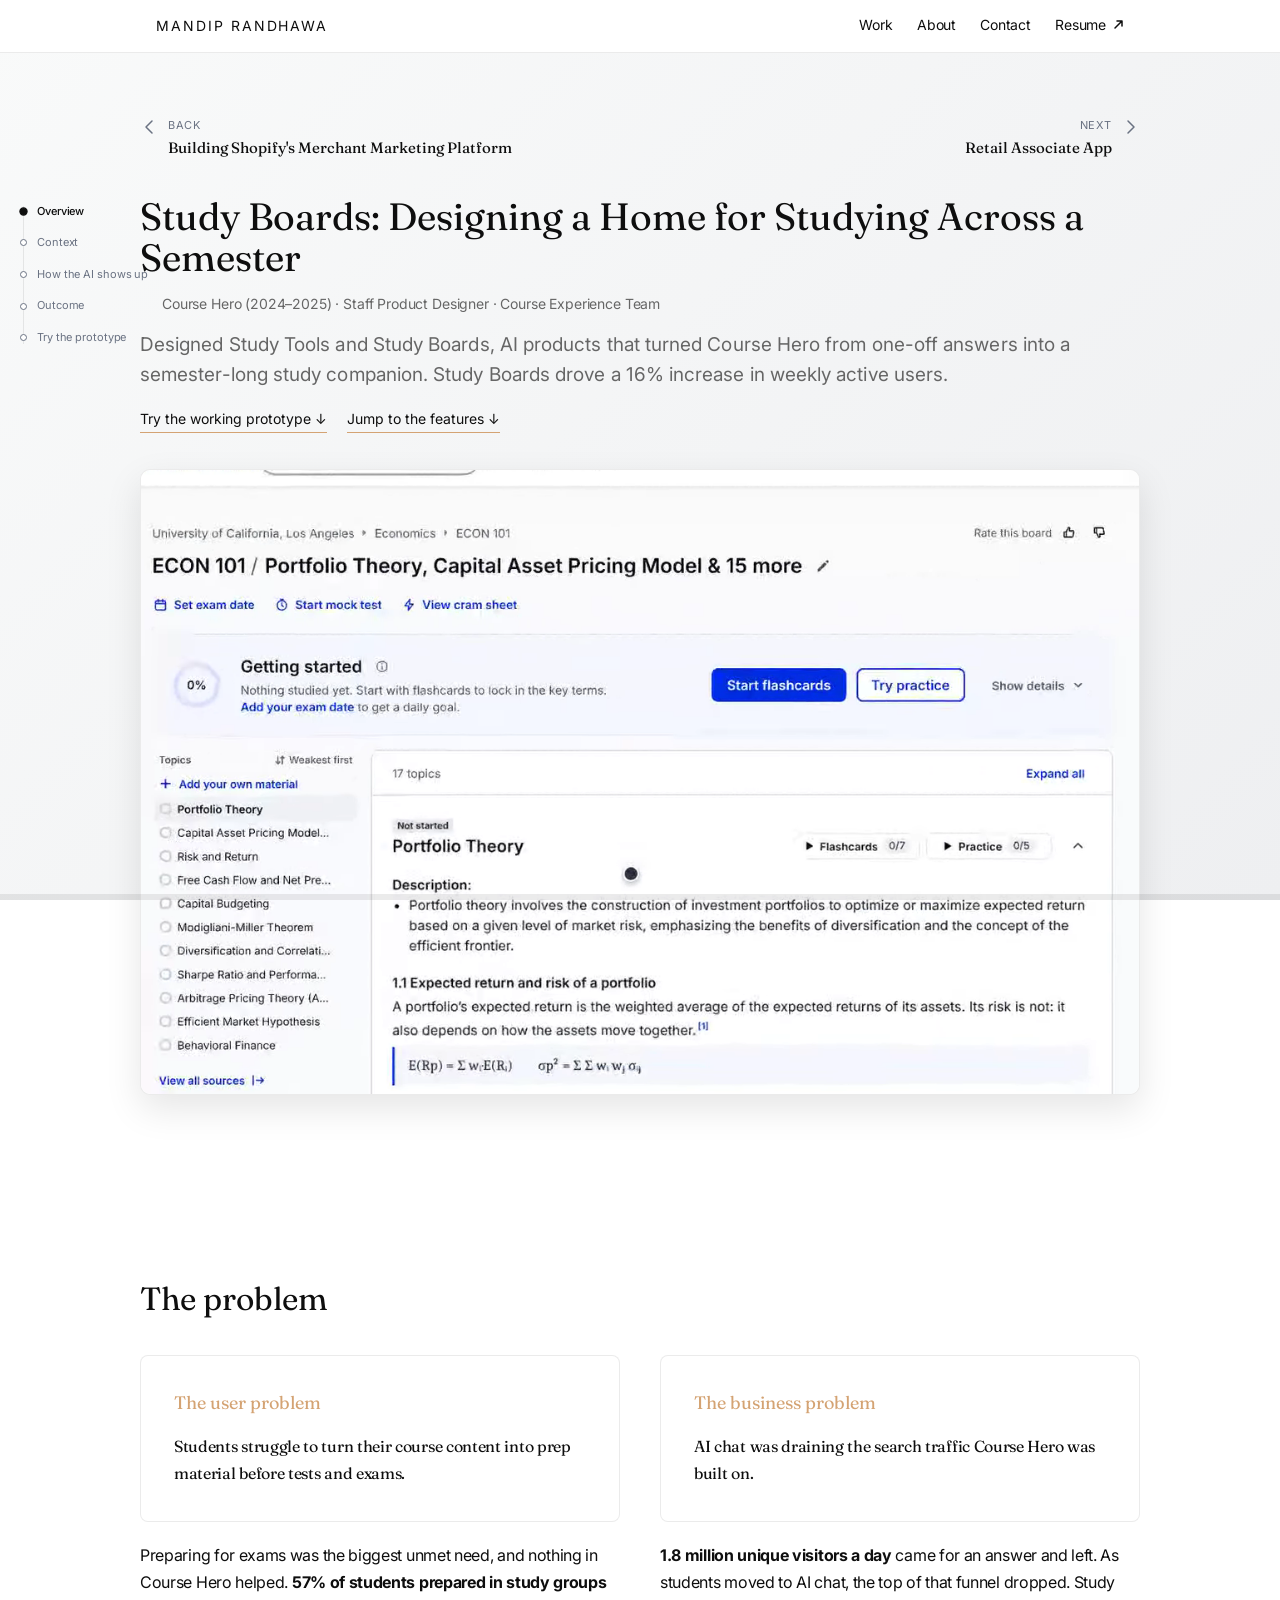
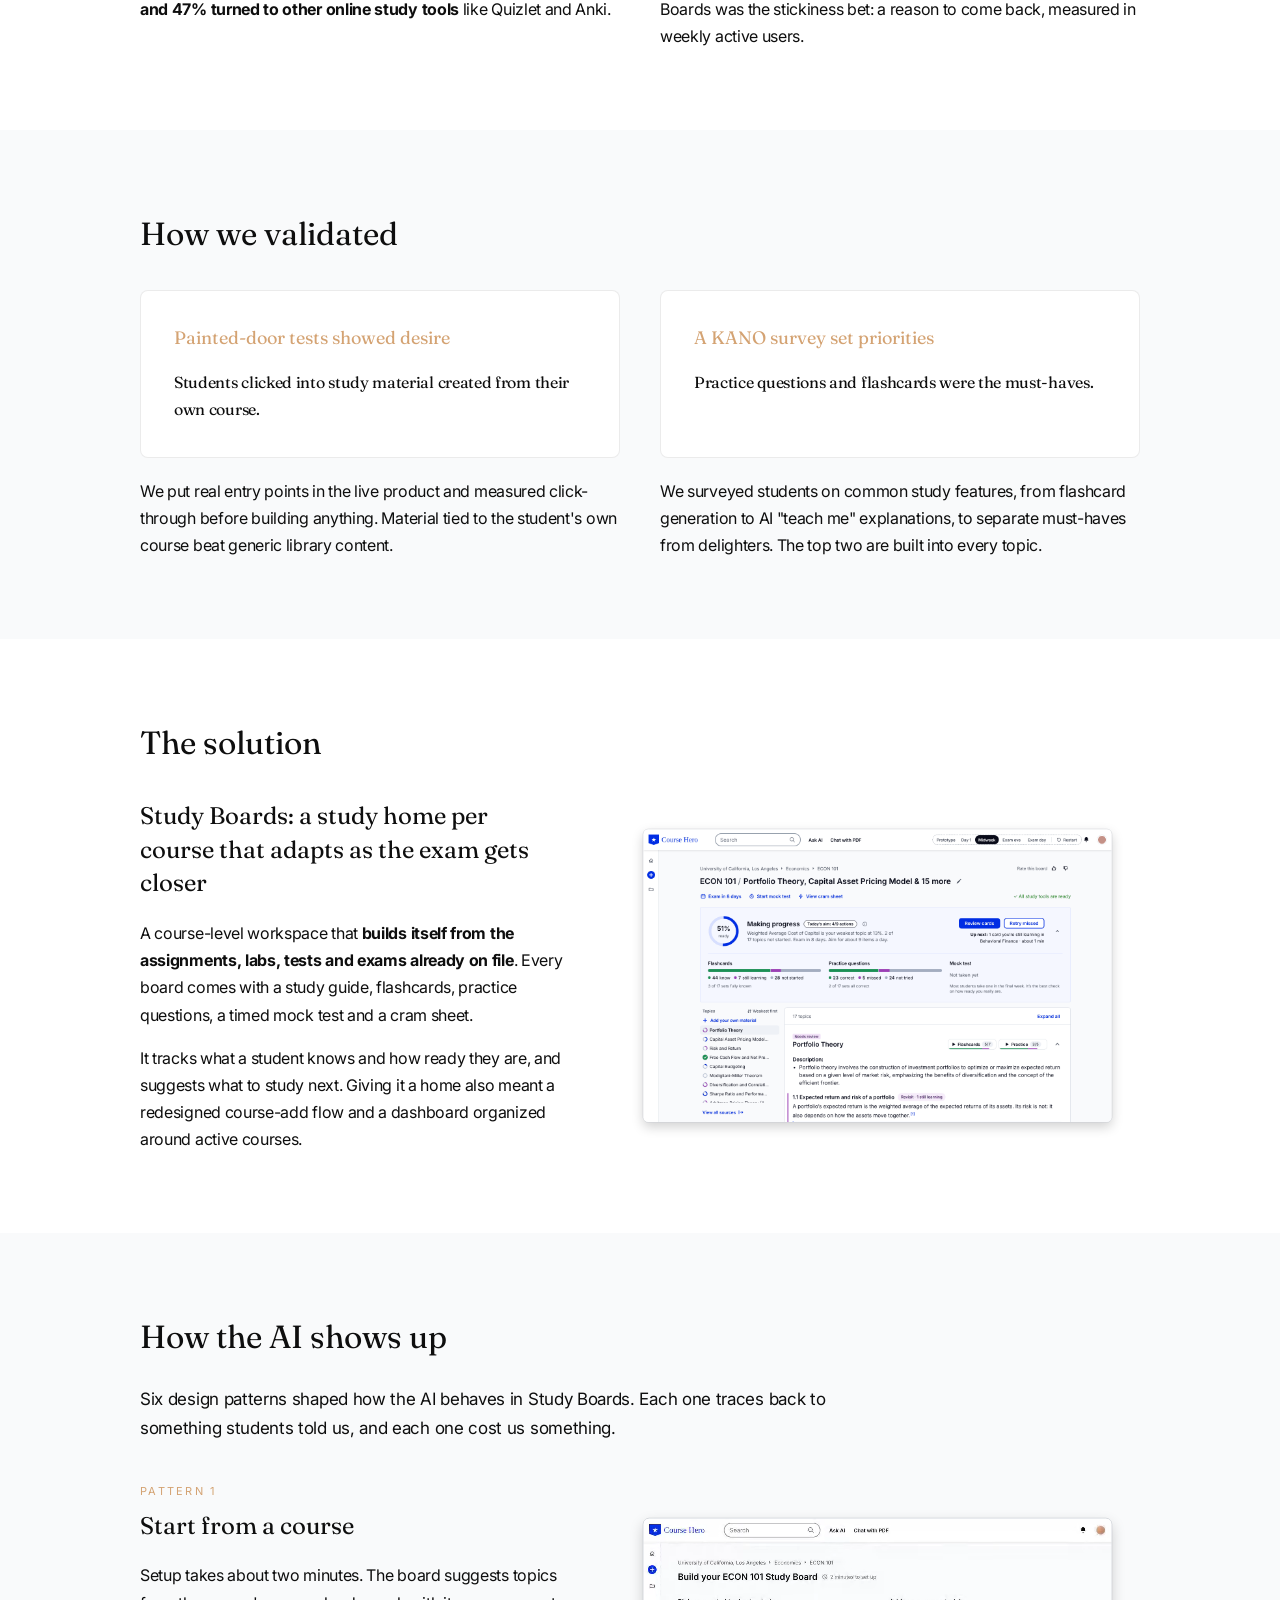
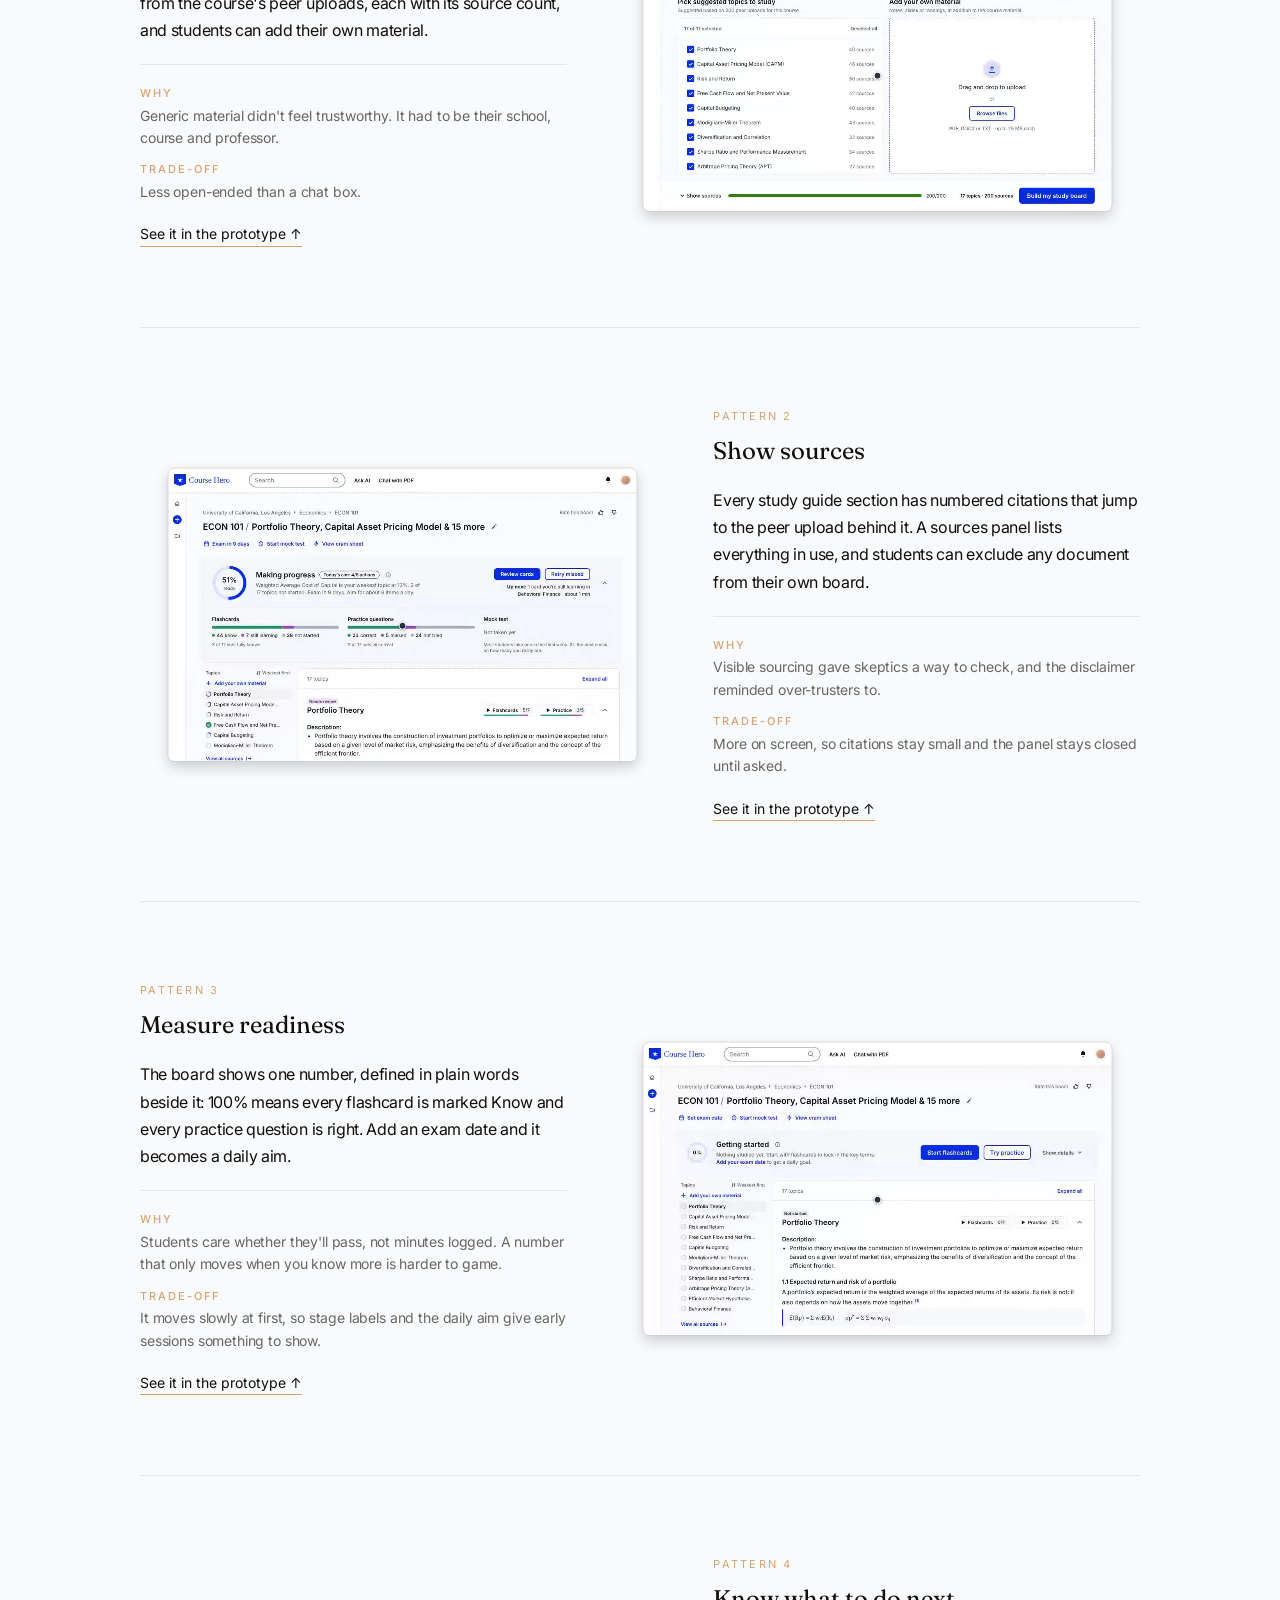
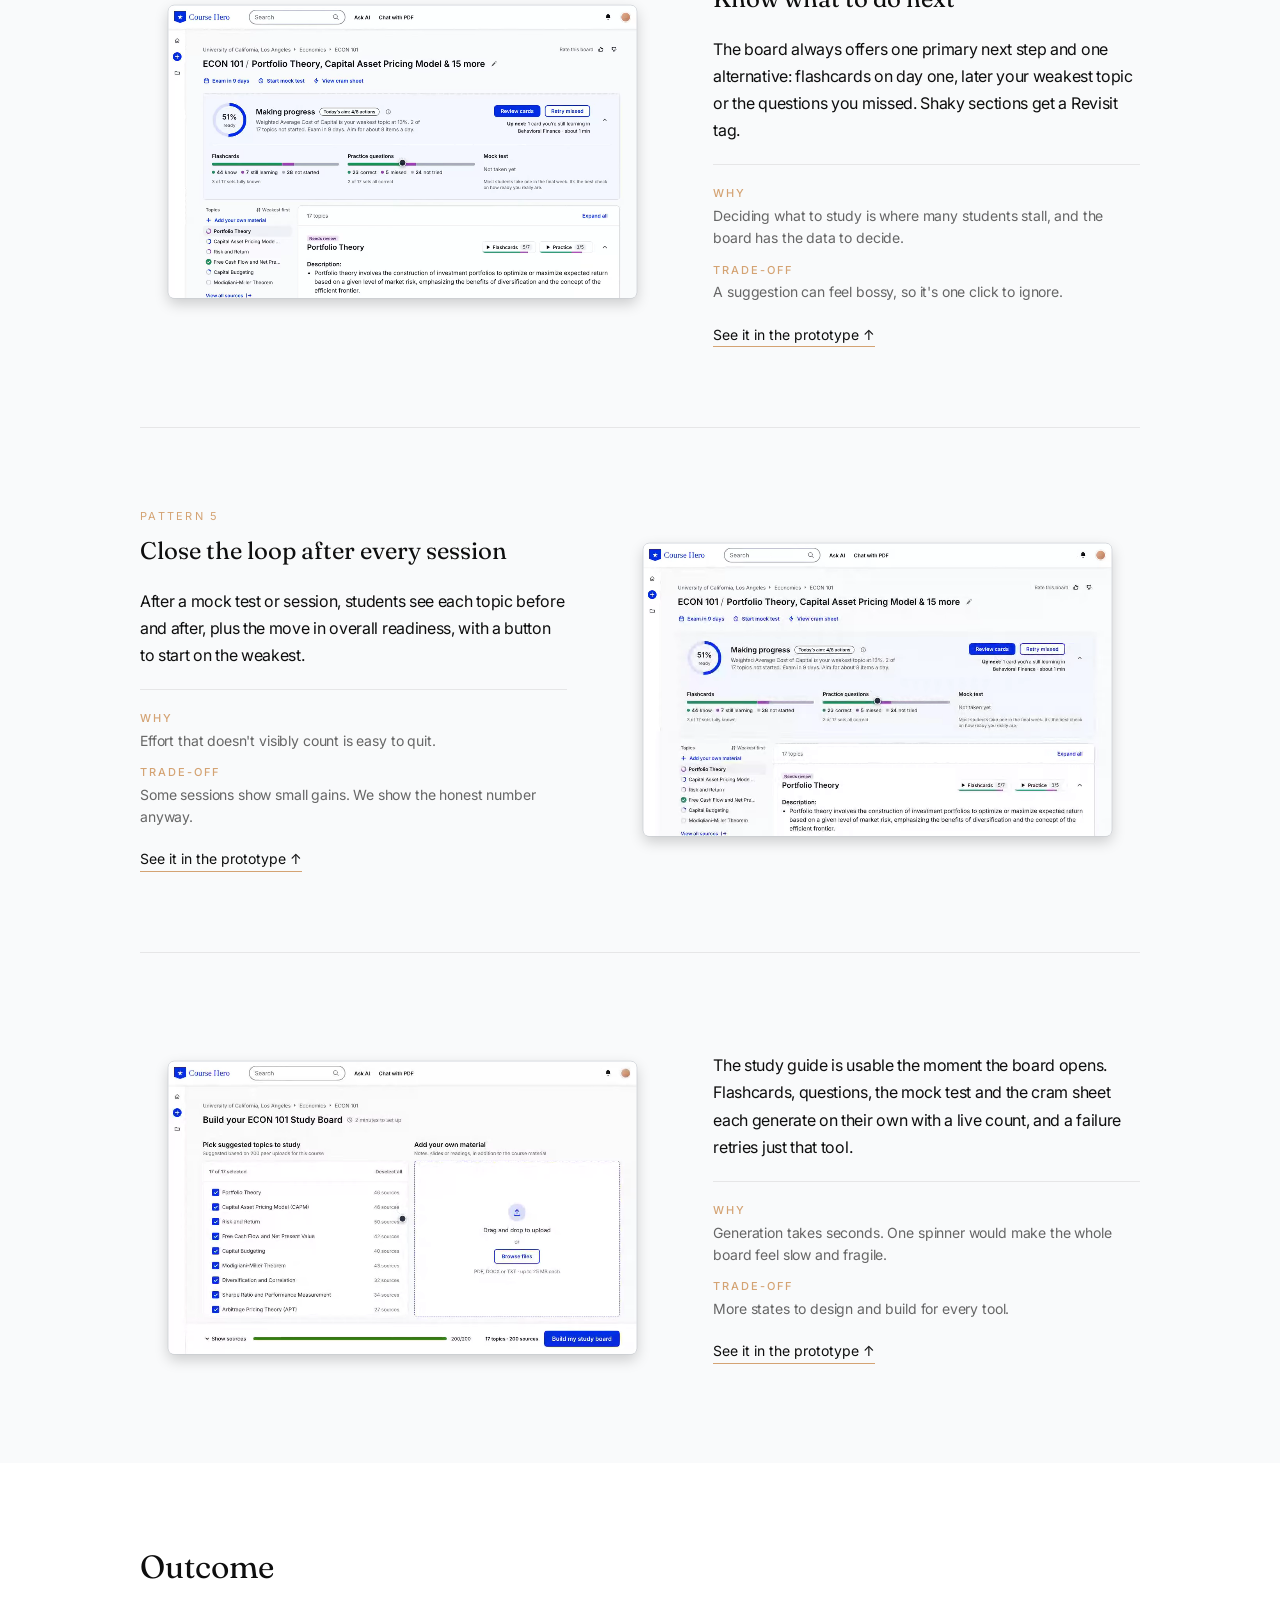
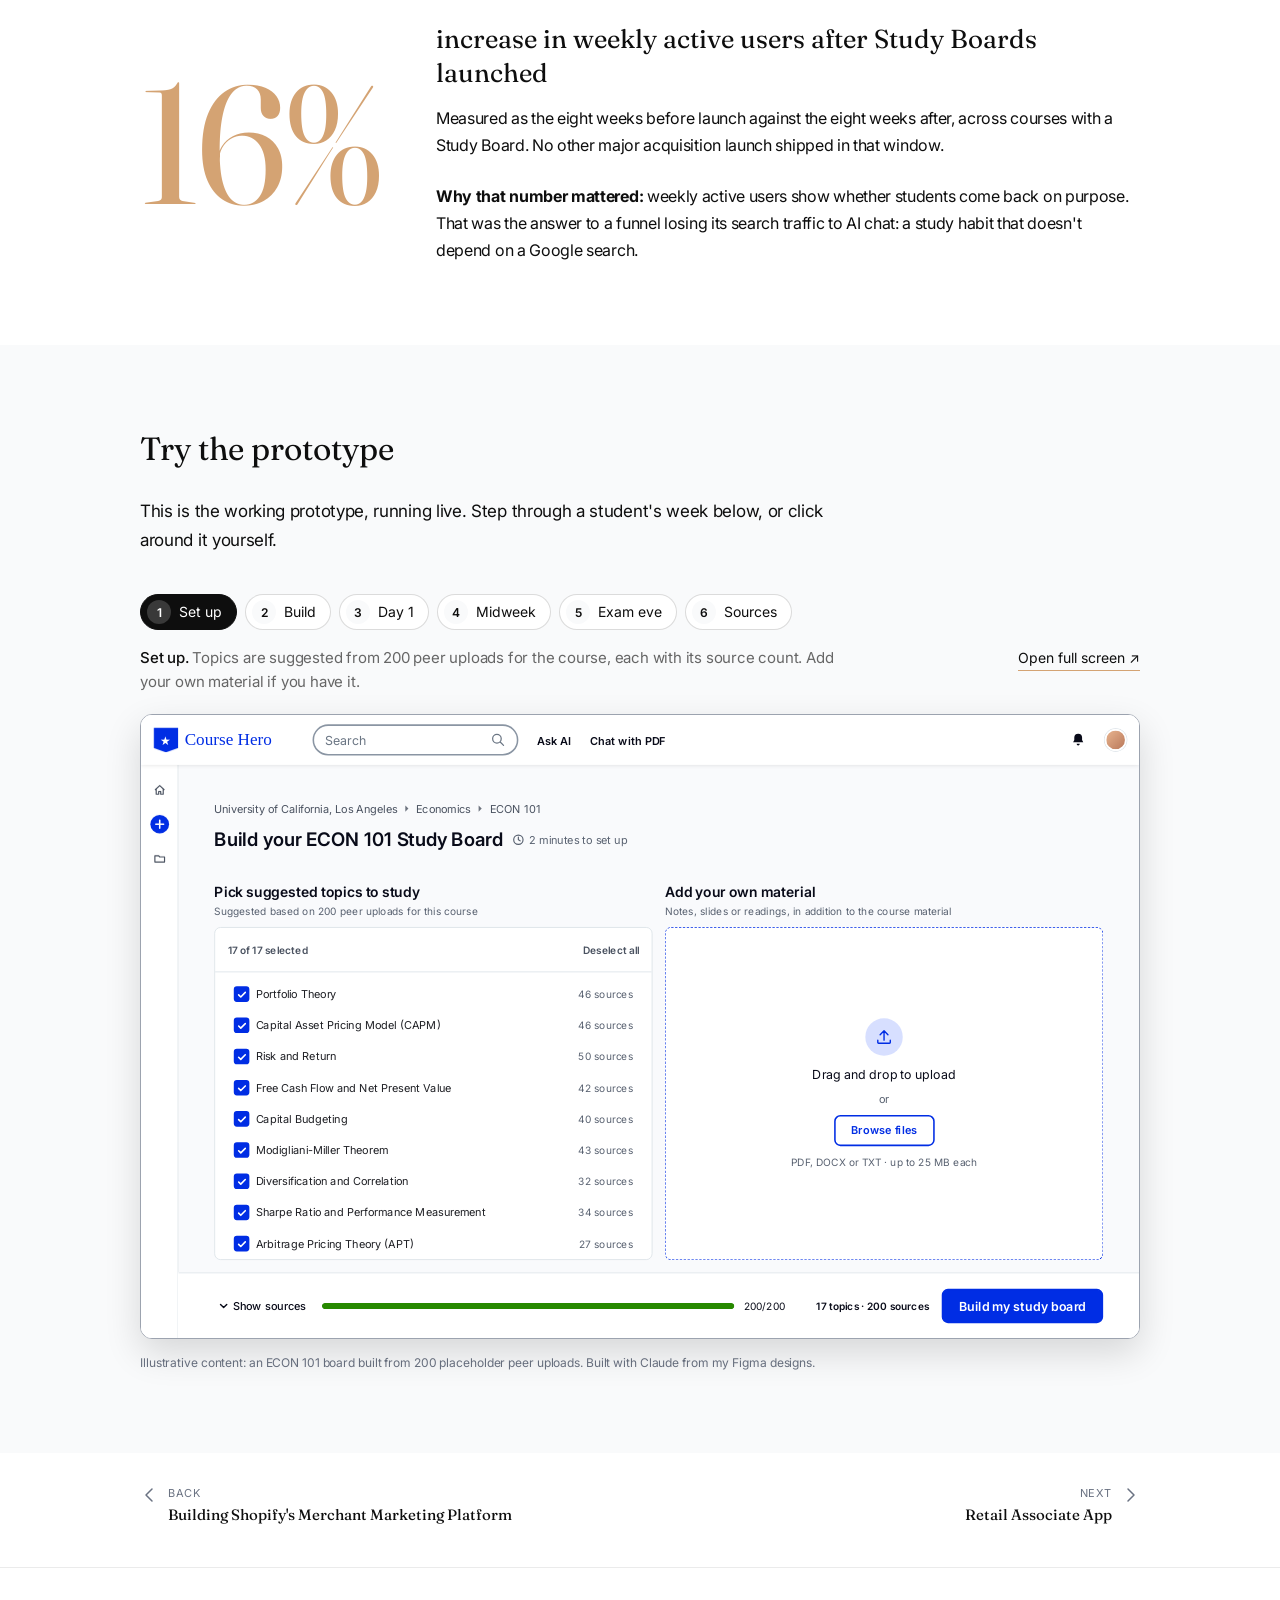
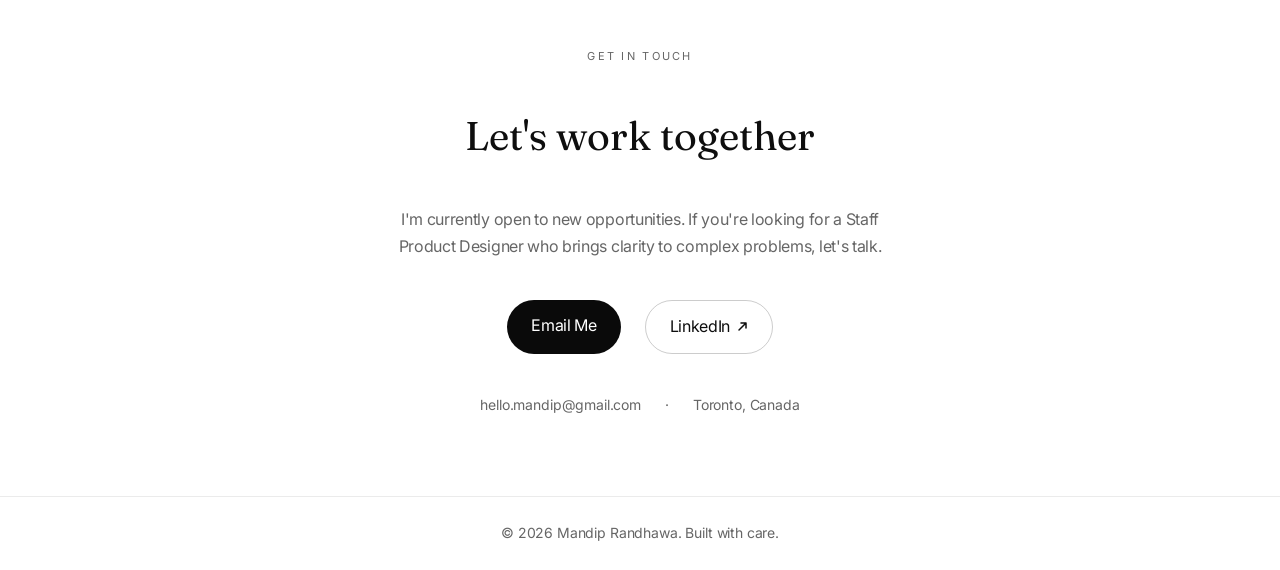
==== case-studies/course-hero-v2.html @ fac7679f "Portfolio website V2" ====
<!DOCTYPE html>
<html lang="en">
<head>
  <meta charset="UTF-8" />
  <meta name="viewport" content="width=device-width, initial-scale=1.0" />
  <title>Designing an AI-Native Study Companion · Mandip Randhawa</title>
  <link rel="icon" type="image/png" sizes="32x32" href="/favicon-32x32.png" />
  <link rel="icon" type="image/png" sizes="16x16" href="/favicon-16x16.png" />
  <link rel="apple-touch-icon" sizes="180x180" href="/apple-touch-icon.png" />
  <link rel="icon" href="/favicon.ico" />
  <link rel="preconnect" href="https://fonts.googleapis.com" />
  <link rel="preconnect" href="https://fonts.gstatic.com" crossorigin />
  <link href="https://fonts.googleapis.com/css2?family=Fraunces:ital,opsz,wght,SOFT,WONK@0,9..144,100..900,0..100,0..1;1,9..144,100..900,0..100,0..1&family=Inter:wght@300;400;500;600&display=swap" rel="stylesheet" />
  <link rel="stylesheet" href="../css/case-study.css" />
  <style>
    /* ── Page-specific (course-hero-v2.html) ──
       Draft rework of course-hero.html. Everything below is scoped to this page so
       the shared case-study.css (and the original course-hero.html) stay untouched. */
    :root {
      --hero-gradient: linear-gradient(135deg, #f9fafa 0%, #eeeff1 100%);
      --hero-placeholder-gradient: linear-gradient(135deg, #e3e6e8 0%, #d4d8dd 100%);
      --ch-blue: #002de4;
    }
    /* Decision loops: muted, looping screen recordings of the prototype */
    .video-frame { cursor: default; background: #f9fafc; }
    .video-frame:hover { opacity: 1; }
    .video-frame video { display: block; width: 100%; height: auto; aspect-ratio: 1200 / 750; object-fit: cover; }

    .hero-links { display: flex; gap: 20px; flex-wrap: wrap; margin-top: 4px; }
    .hero-link { font-size: 14px; color: var(--black); text-decoration: none; border-bottom: 1px solid var(--accent); padding-bottom: 1px; }
    .hero-link:hover { border-bottom-width: 2px; }
    .cs-hero-image-frame { background: #fff; border: 1px solid var(--border); box-shadow: 0 14px 36px rgba(0,0,0,0.10); }

    #try { scroll-margin-top: 40px; }
    /* Section intro paragraph */
    .section-lead { font-size: 17px; line-height: 1.7; color: var(--black); letter-spacing: -0.31px; max-width: 720px; margin: -8px 0 40px; text-wrap: pretty; }

    /* AI-native principles: 4-up cards */
    .principles { display: grid; grid-template-columns: repeat(2, 1fr); gap: 16px; }
    .principle { background: #fff; border: 1px solid var(--border); border-radius: 10px; padding: 24px 24px 22px; }
    .principle-num { font-size: 12px; font-weight: 700; color: var(--accent); letter-spacing: 0.5px; margin-bottom: 10px; }
    .principle-title { font-size: 19px; line-height: 1.35; margin-bottom: 8px; }
    .principle-body { font-size: 15px; line-height: 1.6; color: var(--grey); letter-spacing: -0.2px; }

    /* ── Try it: the live, guided prototype ── */
    .try-steps { display: flex; gap: 8px; flex-wrap: wrap; margin-bottom: 16px; }
    .try-step {
      font: inherit; font-size: 14px; color: var(--black); background: #fff; cursor: pointer;
      border: 1px solid rgba(0,0,0,0.14); border-radius: 999px; height: 36px; padding: 0 14px 0 6px;
      display: inline-flex; align-items: center; gap: 8px; transition: border-color .15s, background .15s;
    }
    .try-step:hover { border-color: rgba(0,0,0,0.4); }
    .try-step .n { width: 24px; height: 24px; border-radius: 50%; background: var(--grey-light); display: grid; place-items: center; font-size: 12px; font-weight: 600; }
    .try-step[aria-pressed="true"] { background: var(--black); color: #fff; border-color: var(--black); }
    .try-step[aria-pressed="true"] .n { background: rgba(255,255,255,0.18); }
    .try-step:focus-visible, .see-it:focus-visible { outline: 2px solid var(--ch-blue); outline-offset: 2px; }
    .try-caption { min-height: 52px; display: flex; gap: 16px; align-items: baseline; justify-content: space-between; margin-bottom: 16px; }
    .try-caption p { font-size: 15px; line-height: 1.6; color: var(--grey); letter-spacing: -0.2px; max-width: 720px; }
    .try-caption p b { color: var(--black); font-weight: 500; }
    .try-open { font-size: 14px; color: var(--black); white-space: nowrap; text-decoration: none; border-bottom: 1px solid var(--accent); }
    .proto-stage {
      position: relative; width: 100%; aspect-ratio: 1280 / 800; overflow: hidden;
      border-radius: 12px; border: 1px solid #9ca3af; background: #f9fafc;
      box-shadow: 0 14px 36px rgba(0,0,0,0.14);
    }
    .proto-stage iframe { position: absolute; top: 0; left: 0; width: 1280px; height: 800px; border: 0; transform-origin: top left; }
    .proto-loading { position: absolute; inset: 0; display: grid; place-items: center; font-size: 14px; color: var(--grey-mid); }
    .try-note { font-size: 12px; color: var(--grey-mid); margin-top: 14px; letter-spacing: -0.1px; }
    .try-mobile { display: none; }
    @media (max-width: 760px) {
      .try-steps, .try-caption, .proto-stage, .try-note { display: none; }
      .try-mobile { display: block; }
      .try-mobile img { width: 100%; border-radius: 10px; border: 1px solid var(--border); display: block; margin-bottom: 16px; }
      .try-mobile p { font-size: 15px; color: var(--grey); line-height: 1.6; margin-bottom: 16px; }
      .principles { grid-template-columns: 1fr; }
    }

    /* Decisions reuse the shared .phase layout; these add the "why / trade-off" detail */
    .decision-meta { display: grid; grid-template-columns: 1fr; gap: 12px; margin-top: 20px; padding-top: 20px; border-top: 1px solid var(--border); }
    .decision-meta p { font-size: 14px; line-height: 1.6; color: var(--grey); letter-spacing: -0.15px; }
    .decision-meta b { display: block; font-size: 11px; letter-spacing: 2px; text-transform: uppercase; color: var(--accent); font-weight: 500; margin-bottom: 2px; }
    .problem-grid { display:grid; grid-template-columns:1fr 1fr; grid-template-rows:auto 1fr; column-gap:40px; align-items:start; }
    .problem-col { display:grid; grid-template-rows:subgrid; grid-row:span 2; row-gap:20px; }
    .problem-col .callout { margin:0; height:100%; box-sizing:border-box; }
    @media (max-width: 760px) { .problem-grid { grid-template-columns:1fr; } }
    .see-it {
      font: inherit; font-size: 14px; color: var(--black); background: none; border: 0; cursor: pointer; padding: 0;
      margin-top: 20px; display: inline-flex; align-items: center; gap: 6px; border-bottom: 1px solid var(--accent);
    }
    .see-it:hover { border-bottom-width: 2px; }
    @media (max-width: 760px) { .see-it { display: none; } }
    .phase-visual-frame img { width: 100%; height: auto; }
    .cs-hero-image-frame { aspect-ratio: auto; }
    .cs-hero-image-frame video.hero-loop { display: block; width: 100%; height: auto; border-radius: inherit; object-fit: contain; }

    /* How I built it: version strip */
    .versions { display: grid; grid-template-columns: repeat(4, 1fr); gap: 16px; margin: 8px 0 56px; }
    .version { cursor: zoom-in; }
    .version img { width: 100%; aspect-ratio: 1440 / 900; object-fit: cover; object-position: top; border-radius: 8px; border: 1px solid rgba(0,0,0,0.14); display: block; transition: opacity .15s; }
    .version:hover img { opacity: 0.9; }
    .version-tag { font-size: 11px; letter-spacing: 2px; text-transform: uppercase; color: var(--accent); margin: 12px 0 4px; }
    .version p { font-size: 14px; line-height: 1.55; color: var(--grey); letter-spacing: -0.15px; }
    @media (max-width: 860px) { .versions { grid-template-columns: 1fr 1fr; } }
    @media (max-width: 520px) { .versions { grid-template-columns: 1fr; } }
    .stat-number { color: #8a5a2e; }
    .split { display: grid; grid-template-columns: 1fr 1fr; gap: 16px; margin-top: 8px; }
    .split-col { background: #fff; border: 1px solid var(--border); border-radius: 10px; padding: 24px; }
    .split-col h3 { font-size: 19px; margin-bottom: 12px; }
    .split-col ul { list-style: none; display: flex; flex-direction: column; gap: 10px; }
    .split-col li { font-size: 15px; line-height: 1.55; color: var(--grey); letter-spacing: -0.2px; padding-left: 18px; position: relative; }
    .split-col li::before { content: '→'; position: absolute; left: 0; color: var(--accent); }
    @media (max-width: 760px) { .split { grid-template-columns: 1fr; } }
    .subhead { font-size: 22px; line-height: 1.4; margin: 56px 0 16px; }
    /* Outcome */
    .outcome { display: grid; grid-template-columns: auto 1fr; gap: 56px; align-items: center; margin-top: 8px; }
    .outcome-num { font-size: clamp(96px, 14vw, 168px); line-height: 1; letter-spacing: -3px; color: var(--accent); }
    .outcome-lead { font-size: 26px; line-height: 1.3; margin-bottom: 14px; }
    .outcome-copy .cs-body + .cs-body { margin-top: 12px; }
    @media (max-width: 760px) { .outcome { grid-template-columns: 1fr; gap: 20px; } }
    /* Mobile type scale (≤640px) for this page's own styles */
    @media (max-width: 640px) {
      .section-lead { font-size: 15px; margin: -4px 0 24px; }
      .principle { padding: 16px; }
      .principle-title { font-size: 16px; }
      .principle-body { font-size: 14px; }
      .try-mobile p { font-size: 14px; }
      .decision-meta p { font-size: 13px; }
      .version p { font-size: 13px; }
      .version-tag { font-size: 10px; }
      .split-col { padding: 16px; }
      .split-col h3 { font-size: 16px; }
      .split-col li { font-size: 14px; }
      .subhead { font-size: 19px; margin: 40px 0 12px; }
      .outcome-lead { font-size: 20px; }
      .outcome-num { font-size: 96px; letter-spacing: -2px; }
      .hero-link { font-size: 13px; }
    }
  </style>
  <link rel="stylesheet" href="../css/deck.css" />
  <script>if (/[?&]deck=1/.test(location.search)) document.documentElement.classList.add('deck-mode');</script>
</head>
<body>

  <header>
    <div class="header-inner">
      <a href="../index.html" class="logo">Mandip Randhawa</a>
      <button type="button" class="nav-toggle" id="nav-toggle" aria-label="Open menu" aria-expanded="false" aria-controls="site-nav">
        <span class="nav-toggle-bar"></span>
        <span class="nav-toggle-bar"></span>
        <span class="nav-toggle-bar"></span>
      </button>
      <nav id="site-nav">
        <a href="../index.html#work">Work</a>
        <a href="../index.html#about">About</a>
        <a href="../index.html#contact">Contact</a>
        <a href="../assets/mandip-randhawa-resume-2026.pdf" target="_blank" rel="noopener">Resume <svg style="display:inline-block; vertical-align:middle; margin-left:3px; position:relative; top:-1px;" width="11" height="11" viewBox="0 0 11 11" fill="none" xmlns="http://www.w3.org/2000/svg"><path d="M2 9L9 2M9 2H4M9 2V7" stroke="currentColor" stroke-width="1.5" stroke-linecap="round" stroke-linejoin="round"/></svg></a>
      </nav>
    </div>
  </header>

  <div class="reading-progress" aria-hidden="true">
    <div class="reading-progress-fill"></div>
  </div>

  <!-- ── SIDE NAV ── -->
  <nav class="sidenav" aria-label="Page sections">
    <div class="sidenav-track"></div>
    <a class="sidenav-item" href="#top">Overview</a>
    <a class="sidenav-item" href="#context">Context</a>
    <a class="sidenav-item" href="#patterns">How the AI shows up</a>
    <a class="sidenav-item" href="#outcome">Outcome</a>
    <a class="sidenav-item" href="#try">Try the prototype</a>
  </nav>


  <section id="top" class="cs-hero">
    <div class="cs-hero-inner">
      <div class="cs-nav">
        <a href="shopify-marketing.html" class="cs-nav-link">
          <svg width="20" height="20" viewBox="0 0 20 20" fill="none"><path d="M12 4L6 10L12 16" stroke="#6a7282" stroke-width="1.5" stroke-linecap="round" stroke-linejoin="round"/></svg>
          <span class="cs-nav-next-stack cs-nav-stack-left">
            <span class="cs-nav-next-label">Back</span>
            <span class="cs-nav-next-name">Building Shopify's Merchant Marketing Platform</span>
          </span>
        </a>
        <a href="kinetic.html" class="cs-nav-link">
          <span class="cs-nav-next-stack">
            <span class="cs-nav-next-label">Next</span>
            <span class="cs-nav-next-name">Retail Associate App</span>
          </span>
          <svg width="20" height="20" viewBox="0 0 20 20" fill="none"><path d="M8 4L14 10L8 16" stroke="#6a7282" stroke-width="1.5" stroke-linecap="round" stroke-linejoin="round"/></svg>
        </a>
      </div>

      <div class="cs-intro">
        <h1 class="fraunces cs-title">Study Boards: Designing a Home for Studying Across a Semester</h1>
        <p class="cs-meta"><img src="https://www.google.com/s2/favicons?domain=coursehero.com&amp;sz=32" width="16" height="16" style="border-radius:3px;vertical-align:-3px;margin-right:6px;" alt="" />Course Hero (2024–2025) · Staff Product Designer · Course Experience Team</p>
        <p class="cs-subtitle">Designed Study Tools and Study Boards, AI products that turned Course Hero from one-off answers into a semester-long study companion. Study Boards drove a 16% increase in weekly active users.</p>
        <div class="hero-links">
          <a class="hero-link" href="#try">Try the working prototype ↓</a>
          <a class="hero-link" href="#patterns">Jump to the features ↓</a>
        </div>
      </div>

      <div class="cs-hero-image-frame">
        <video class="cs-hero-image hero-loop" autoplay muted loop playsinline preload="auto" poster="../images/case-studies/course-hero/sb-loop-hero-d.jpg" aria-label="Screen recording of the Study Boards prototype: a student picks topics, the board names itself, then builds its study guide, flashcards, practice questions, mock test and cram sheet one at a time.">
          <source src="../images/case-studies/course-hero/sb-loop-hero-d.mp4" type="video/mp4" />
          <source src="../images/case-studies/course-hero/sb-loop-hero-d.webm" type="video/webm" />
        </video>
      </div>
    </div>
  </section>

  <!-- PROBLEM -->
  <section id="context" class="section-white">
    <div class="section-inner">
      <h2 class="fraunces cs-section-title">The problem</h2>
      <div class="problem-grid">
        <div class="problem-col">
          <div class="callout">
            <p class="fraunces callout-label">The user problem</p>
            <p class="fraunces callout-text callout-text-lg">Students struggle to turn their course content into prep material before tests and exams.</p>
          </div>
          <p class="cs-body">Preparing for exams was the biggest unmet need, and nothing in Course Hero helped. <strong>57% of students prepared in study groups and 47% turned to other online study tools</strong> like Quizlet and Anki.</p>
        </div>
        <div class="problem-col">
          <div class="callout">
            <p class="fraunces callout-label">The business problem</p>
            <p class="fraunces callout-text callout-text-lg">AI chat was draining the search traffic Course Hero was built on.</p>
          </div>
          <p class="cs-body"><strong>1.8 million unique visitors a day</strong> came for an answer and left. As students moved to AI chat, the top of that funnel dropped. Study Boards was the stickiness bet: a reason to come back, measured in weekly active users.</p>
        </div>
      </div>
    </div>
  </section>

  <!-- VALIDATION -->
  <section id="validation" class="section-grey">
    <div class="section-inner">
      <h2 class="fraunces cs-section-title">How we validated</h2>
      <div class="problem-grid">
        <div class="problem-col">
          <div class="callout">
            <p class="fraunces callout-label">Painted-door tests showed desire</p>
            <p class="fraunces callout-text callout-text-lg">Students clicked into study material created from their own course.</p>
          </div>
          <p class="cs-body">We put real entry points in the live product and measured click-through before building anything. Material tied to the student's own course beat generic library content.</p>
        </div>
        <div class="problem-col">
          <div class="callout">
            <p class="fraunces callout-label">A KANO survey set priorities</p>
            <p class="fraunces callout-text callout-text-lg">Practice questions and flashcards were the must-haves.</p>
          </div>
          <p class="cs-body">We surveyed students on common study features, from flashcard generation to AI "teach me" explanations, to separate must-haves from delighters. The top two are built into every topic.</p>
        </div>
      </div>
    </div>
  </section>

  <!-- SOLUTION -->
  <section id="solution" class="section-white">
    <div class="section-inner">
      <h2 class="fraunces cs-section-title">The solution</h2>
      <div class="phase">
        <div class="phase-content">
          <div class="phase-copy">
            <div class="phase-header">
              <h3 class="fraunces phase-title">Study Boards: a study home per course that adapts as the exam gets closer</h3>
            </div>
            <p class="phase-body">A course-level workspace that <strong>builds itself from the assignments, labs, tests and exams already on file</strong>. Every board comes with a study guide, flashcards, practice questions, a timed mock test and a cram sheet.</p>
            <p class="phase-body">It tracks what a student knows and how ready they are, and suggests what to study next. Giving it a home also meant a redesigned course-add flow and a dashboard organized around active courses.</p>
          </div>
          <div class="phase-visual">
            <div class="phase-visual-frame" data-lightbox-group="ch" data-caption="A Study Board midweek: readiness, the next step, and every topic with its flashcards and practice questions.">
              <img src="../images/case-studies/course-hero/sb-v13-board.png" alt="A Study Board with readiness, topic list and study guide." />
            </div>
          </div>
        </div>
      </div>
    </div>
  </section>
<!-- HOW THE AI SHOWS UP -->
  <section id="patterns" class="section-grey">
    <div class="section-inner">
      <h2 class="fraunces cs-section-title">How the AI shows up</h2>
      <p class="section-lead">Six design patterns shaped how the AI behaves in Study Boards. Each one traces back to something students told us, and each one cost us something.</p>

      <div class="phases-list">

        <div class="phase">
          <div class="phase-content">
            <div class="phase-copy">
              <div class="phase-header">
                <p class="phase-label">Pattern 1</p>
                <h3 class="fraunces phase-title">Start from a course</h3>
              </div>
              <p class="phase-body">Setup takes about two minutes. The board suggests topics from the course's peer uploads, each with its source count, and students can add their own material.</p>
              <div class="decision-meta">
                <p><b>Why</b>Generic material didn't feel trustworthy. It had to be their school, course and professor.</p>
                <p><b>Trade-off</b>Less open-ended than a chat box.</p>
              </div>
              <button class="see-it" data-step="setup">See it in the prototype ↑</button>
            </div>
            <div class="phase-visual">
              <div class="phase-visual-frame video-frame">
                <video class="loop" autoplay muted loop playsinline preload="metadata" poster="../images/case-studies/course-hero/sb-loop-setup-v2.jpg" aria-label="Screen recording: choosing suggested topics, showing their sources, then building the board.">
                  <source src="../images/case-studies/course-hero/sb-loop-setup-v2.mp4" type="video/mp4" />
                  <source src="../images/case-studies/course-hero/sb-loop-setup-v2.webm" type="video/webm" />
                </video>
              </div>
            </div>
          </div>
        </div>

        <div class="phase phase-reverse">
          <div class="phase-content">
            <div class="phase-copy">
              <div class="phase-header">
                <p class="phase-label">Pattern 2</p>
                <h3 class="fraunces phase-title">Show sources</h3>
              </div>
              <p class="phase-body">Every study guide section has numbered citations that jump to the peer upload behind it. A sources panel lists everything in use, and students can exclude any document from their own board.</p>
              <div class="decision-meta">
                <p><b>Why</b>Visible sourcing gave skeptics a way to check, and the disclaimer reminded over-trusters to.</p>
                <p><b>Trade-off</b>More on screen, so citations stay small and the panel stays closed until asked.</p>
              </div>
              <button class="see-it" data-step="sources">See it in the prototype ↑</button>
            </div>
            <div class="phase-visual">
              <div class="phase-visual-frame video-frame">
                <video class="loop" autoplay muted loop playsinline preload="metadata" poster="../images/case-studies/course-hero/sb-loop-sources-v2.jpg" aria-label="Screen recording: a citation jumps to its source, then the sources panel is searched and one source is excluded from the board.">
                  <source src="../images/case-studies/course-hero/sb-loop-sources-v2.mp4" type="video/mp4" />
                  <source src="../images/case-studies/course-hero/sb-loop-sources-v2.webm" type="video/webm" />
                </video>
              </div>
            </div>
          </div>
        </div>

        <div class="phase">
          <div class="phase-content">
            <div class="phase-copy">
              <div class="phase-header">
                <p class="phase-label">Pattern 3</p>
                <h3 class="fraunces phase-title">Measure readiness</h3>
              </div>
              <p class="phase-body">The board shows one number, defined in plain words beside it: 100% means every flashcard is marked Know and every practice question is right. Add an exam date and it becomes a daily aim.</p>
              <div class="decision-meta">
                <p><b>Why</b>Students care whether they'll pass, not minutes logged. A number that only moves when you know more is harder to game.</p>
                <p><b>Trade-off</b>It moves slowly at first, so stage labels and the daily aim give early sessions something to show.</p>
              </div>
              <button class="see-it" data-step="mid">See it in the prototype ↑</button>
            </div>
            <div class="phase-visual">
              <div class="phase-visual-frame video-frame">
                <video class="loop" autoplay muted loop playsinline preload="metadata" poster="../images/case-studies/course-hero/sb-loop-readiness-v2.jpg" aria-label="Screen recording: the readiness score climbing from Day 1 to exam day, with the definition of ready shown.">
                  <source src="../images/case-studies/course-hero/sb-loop-readiness-v2.mp4" type="video/mp4" />
                  <source src="../images/case-studies/course-hero/sb-loop-readiness-v2.webm" type="video/webm" />
                </video>
              </div>
            </div>
          </div>
        </div>

        <div class="phase phase-reverse">
          <div class="phase-content">
            <div class="phase-copy">
              <div class="phase-header">
                <p class="phase-label">Pattern 4</p>
                <h3 class="fraunces phase-title">Know what to do next</h3>
              </div>
              <p class="phase-body">The board always offers one primary next step and one alternative: flashcards on day one, later your weakest topic or the questions you missed. Shaky sections get a Revisit tag.</p>
              <div class="decision-meta">
                <p><b>Why</b>Deciding what to study is where many students stall, and the board has the data to decide.</p>
                <p><b>Trade-off</b>A suggestion can feel bossy, so it's one click to ignore.</p>
              </div>
              <button class="see-it" data-step="revisit">See it in the prototype ↑</button>
            </div>
            <div class="phase-visual">
              <div class="phase-visual-frame video-frame">
                <video class="loop" autoplay muted loop playsinline preload="metadata" poster="../images/case-studies/course-hero/sb-loop-nextstep-v2.jpg" aria-label="Screen recording: the suggested next step opens the cards still being learned, then a Revisit tag opens the cards for that section.">
                  <source src="../images/case-studies/course-hero/sb-loop-nextstep-v2.mp4" type="video/mp4" />
                  <source src="../images/case-studies/course-hero/sb-loop-nextstep-v2.webm" type="video/webm" />
                </video>
              </div>
            </div>
          </div>
        </div>

        <div class="phase">
          <div class="phase-content">
            <div class="phase-copy">
              <div class="phase-header">
                <p class="phase-label">Pattern 5</p>
                <h3 class="fraunces phase-title">Close the loop after every session</h3>
              </div>
              <p class="phase-body">After a mock test or session, students see each topic before and after, plus the move in overall readiness, with a button to start on the weakest.</p>
              <div class="decision-meta">
                <p><b>Why</b>Effort that doesn't visibly count is easy to quit.</p>
                <p><b>Trade-off</b>Some sessions show small gains. We show the honest number anyway.</p>
              </div>
              <button class="see-it" data-step="changed">See it in the prototype ↑</button>
            </div>
            <div class="phase-visual">
              <div class="phase-visual-frame video-frame">
                <video class="loop" autoplay muted loop playsinline preload="metadata" poster="../images/case-studies/course-hero/sb-loop-changed-v2.jpg" aria-label="Screen recording: taking a mock test, then seeing what changed in each topic and overall readiness.">
                  <source src="../images/case-studies/course-hero/sb-loop-changed-v2.mp4" type="video/mp4" />
                  <source src="../images/case-studies/course-hero/sb-loop-changed-v2.webm" type="video/webm" />
                </video>
              </div>
            </div>
          </div>
        </div>

        <div class="phase phase-reverse">
          <div class="phase-content">
            <div class="phase-copy">
              <p class="phase-body">The study guide is usable the moment the board opens. Flashcards, questions, the mock test and the cram sheet each generate on their own with a live count, and a failure retries just that tool.</p>
              <div class="decision-meta">
                <p><b>Why</b>Generation takes seconds. One spinner would make the whole board feel slow and fragile.</p>
                <p><b>Trade-off</b>More states to design and build for every tool.</p>
              </div>
              <button class="see-it" data-step="build">See it in the prototype ↑</button>
            </div>
            <div class="phase-visual">
              <div class="phase-visual-frame video-frame">
                <video class="loop" autoplay muted loop playsinline preload="metadata" poster="../images/case-studies/course-hero/sb-loop-generating-v2.jpg" aria-label="Screen recording: the board opens and each study tool finishes generating one at a time.">
                  <source src="../images/case-studies/course-hero/sb-loop-generating-v2.mp4" type="video/mp4" />
                  <source src="../images/case-studies/course-hero/sb-loop-generating-v2.webm" type="video/webm" />
                </video>
              </div>
            </div>
          </div>
        </div>

      </div>
    </div>
  </section>
  <!-- OUTCOME -->
  <section id="outcome" class="section-white">
    <div class="section-inner">
      <h2 class="fraunces cs-section-title">Outcome</h2>
      <div class="outcome">
        <p class="fraunces outcome-num">16%</p>
        <div class="outcome-copy">
          <p class="fraunces outcome-lead">increase in weekly active users after Study Boards launched</p>
          <p class="cs-body">Measured as the eight weeks before launch against the eight weeks after, across courses with a Study Board. No other major acquisition launch shipped in that window.</p>
          <p class="cs-body"><strong>Why that number mattered:</strong> weekly active users show whether students come back on purpose. That was the answer to a funnel losing its search traffic to AI chat: a study habit that doesn't depend on a Google search.</p>
        </div>
      </div>
    </div>
  </section>


  
  <!-- TRY IT -->
  <section id="try" class="section-grey">
    <div class="section-inner">
      <h2 class="fraunces cs-section-title">Try the prototype</h2>
      <p class="section-lead">This is the working prototype, running live. Step through a student's week below, or click around it yourself.</p>

      <div class="try-steps" role="group" aria-label="Prototype walkthrough">
        <button class="try-step" data-step="setup" aria-pressed="true"><span class="n">1</span>Set up</button>
        <button class="try-step" data-step="build" aria-pressed="false"><span class="n">2</span>Build</button>
        <button class="try-step" data-step="day1" aria-pressed="false"><span class="n">3</span>Day 1</button>
        <button class="try-step" data-step="mid" aria-pressed="false"><span class="n">4</span>Midweek</button>
        <button class="try-step" data-step="eve" aria-pressed="false"><span class="n">5</span>Exam eve</button>
        <button class="try-step" data-step="sources" aria-pressed="false"><span class="n">6</span>Sources</button>
      </div>
      <div class="try-caption">
        <p id="try-caption" aria-live="polite"></p>
        <a class="try-open" href="../prototypes/study-board.html" target="_blank" rel="noopener">Open full screen ↗</a>
      </div>
      <div class="proto-stage" id="proto-stage">
        <div class="proto-loading" id="proto-loading">Loading the prototype…</div>
        <iframe id="proto" title="Study Boards working prototype" tabindex="0"></iframe>
      </div>
      <p class="try-note">Illustrative content: an ECON 101 board built from 200 placeholder peer uploads. Built with Claude from my Figma designs.</p>

      <div class="try-mobile">
        <img src="../images/case-studies/course-hero/sb-v13-board.png" alt="The Study Boards prototype on desktop." />
        <p>The prototype is built for a desktop screen. Open it on a laptop for the full experience.</p>
        <a class="btn-secondary" href="../prototypes/study-board.html" target="_blank" rel="noopener">Open the prototype ↗</a>
      </div>
    </div>
  </section>

  <!-- DECISIONS -->
  
  

  
  
  <!-- BOTTOM NAV -->
  <section class="section-white bottom-nav-section">
    <div class="bottom-nav">
      <a href="shopify-marketing.html" class="cs-nav-link">
        <svg width="20" height="20" viewBox="0 0 20 20" fill="none"><path d="M12 4L6 10L12 16" stroke="#6a7282" stroke-width="1.5" stroke-linecap="round" stroke-linejoin="round"/></svg>
        <span class="cs-nav-next-stack cs-nav-stack-left">
          <span class="cs-nav-next-label">Back</span>
          <span class="cs-nav-next-name">Building Shopify's Merchant Marketing Platform</span>
        </span>
      </a>
      <a href="kinetic.html" class="cs-nav-link">
        <span class="cs-nav-next-stack">
          <span class="cs-nav-next-label">Next</span>
          <span class="cs-nav-next-name">Retail Associate App</span>
        </span>
        <svg width="20" height="20" viewBox="0 0 20 20" fill="none"><path d="M8 4L14 10L8 16" stroke="#6a7282" stroke-width="1.5" stroke-linecap="round" stroke-linejoin="round"/></svg>
      </a>
    </div>
  </section>

  <section class="contact-section">
    <p class="contact-label">Get in Touch</p>
    <h2 class="fraunces contact-heading">Let's work together</h2>
    <p class="contact-sub">I'm currently open to new opportunities. If you're looking for a Staff Product Designer who brings clarity to complex problems, let's talk.</p>
    <div class="contact-actions">
      <a href="mailto:hello.mandip@gmail.com" class="btn-primary">Email Me</a>
      <a href="https://www.linkedin.com/in/mandiprandhawa/" target="_blank" class="btn-secondary">LinkedIn <svg style="display:inline-block; vertical-align:middle; margin-left:3px; position:relative; top:-1px;" width="11" height="11" viewBox="0 0 11 11" fill="none" xmlns="http://www.w3.org/2000/svg"><path d="M2 9L9 2M9 2H4M9 2V7" stroke="currentColor" stroke-width="1.5" stroke-linecap="round" stroke-linejoin="round"/></svg></a>
    </div>
    <div class="contact-info">
      <span>hello.mandip@gmail.com</span><span>·</span><span>Toronto, Canada</span>
    </div>
  </section>

  <footer><p>© 2026 Mandip Randhawa. Built with care.</p></footer>

  <script>
    // Align sidenav top with the page h1
    const sidenav = document.querySelector('.sidenav');
    const pageTitle = document.querySelector('.cs-title');
    if (sidenav && pageTitle) {
      const titleTop = pageTitle.getBoundingClientRect().top + window.scrollY;
      sidenav.style.top = titleTop + 'px';
    }

    const sections = document.querySelectorAll('section[id]');
    const navItems = document.querySelectorAll('.sidenav-item');
    const observer = new IntersectionObserver((entries) => {
      entries.forEach(entry => {
        if (entry.isIntersecting) {
          navItems.forEach(item => item.classList.remove('active'));
          document.querySelectorAll(`.sidenav-item[href="#${entry.target.id}"]`).forEach(item => item.classList.add('active'));
        }
      });
    }, { rootMargin: '-20% 0px -70% 0px' });
    sections.forEach(section => observer.observe(section));

    /* ── Guided prototype ──
       The frame loads ../prototypes/study-board.html (v13 plus a small embed hook at
       the end of the file). Each step just reloads the frame with ?step=<name>, and
       the prototype jumps to that moment itself. No cross-frame scripting, so it works
       on the live site, a local server, or straight from file://. */
    (function () {
      const SRC = '../prototypes/study-board.html?embed=1&step=';
      const frame = document.getElementById('proto');
      const stage = document.getElementById('proto-stage');
      const loading = document.getElementById('proto-loading');
      const caption = document.getElementById('try-caption');
      const chips = [...document.querySelectorAll('.try-step')];
      const CAPTIONS = {
        setup: '<b>Set up.</b> Topics are suggested from 200 peer uploads for the course, each with its source count. Add your own material if you have it.',
        build: '<b>Build.</b> The board opens with the study guide ready, names itself, and generates the other four tools one at a time.',
        day1: '<b>Day 1.</b> Nothing studied yet. 0% ready, and the board suggests flashcards first.',
        mid: '<b>Midweek.</b> Exam in 8 days. 51% ready, a daily aim, and the next step points at cards you’re still learning.',
        eve: '<b>Exam eve.</b> One mock test taken. The board shifts toward review and the cram sheet.',
        sources: '<b>Sources.</b> Everything the AI used, searchable. Exclude a source and it leaves this board only.',
        revisit: '<b>Revisit tags.</b> Sections you’re shaky on are flagged inside the study guide, and open exactly those cards.',
        changed: '<b>What changed.</b> After a mock test: your score, the change in each topic, and where to start next.'
      };
      const CHIP_FOR = { revisit: 'mid', changed: 'mid' };

      function fit() { frame.style.transform = 'scale(' + (stage.clientWidth / 1280) + ')'; }
      addEventListener('resize', fit); fit();
      frame.addEventListener('load', () => { loading.hidden = true; });

      function run(step) {
        const chip = CHIP_FOR[step] || step;
        chips.forEach(c => c.setAttribute('aria-pressed', c.dataset.step === chip));
        caption.innerHTML = CAPTIONS[step];
        loading.hidden = false;
        frame.src = SRC + step + '&t=' + Date.now();
      }
      chips.forEach(c => c.addEventListener('click', () => run(c.dataset.step)));
      document.querySelectorAll('.see-it').forEach(b => b.addEventListener('click', () => {
        document.getElementById('try').scrollIntoView({ behavior: 'smooth' });
        run(b.dataset.step);
      }));
      caption.innerHTML = CAPTIONS.setup;
      // Load the prototype only once the section is close to the viewport.
      const io = new IntersectionObserver(es => {
        if (es.some(e => e.isIntersecting)) { io.disconnect(); if (!frame.getAttribute('src')) frame.src = SRC + 'setup'; }
      }, { rootMargin: '600px' });
      if (getComputedStyle(stage).display !== 'none') io.observe(stage);
    })();

    /* Decision loops: play only while on screen; respect reduced motion. */
    (function () {
      const vids = [...document.querySelectorAll('video.loop')];
      const reduce = matchMedia('(prefers-reduced-motion: reduce)').matches;
      if (reduce) { vids.forEach(v => { v.removeAttribute('autoplay'); v.controls = true; }); return; }
      const io = new IntersectionObserver(es => es.forEach(e => {
        if (e.isIntersecting) { e.target.play().catch(() => {}); } else { e.target.pause(); }
      }), { threshold: 0.25 });
      vids.forEach(v => io.observe(v));
    })();
  </script>
  <script src="../js/reading-progress.js"></script>
  <script src="../js/phase-visual-scale.js"></script>
  <script src="../js/nav-toggle.js"></script>
  <script src="../js/lightbox.js"></script>
  <script src="../js/deck.js"></script>
</body>
</html>
---- css/case-study.css ----
/* Shared stylesheet for all case study pages (shopify-marketing.html, course-hero.html).
   Page-specific overrides (hero gradient colors, title) live in a small
   inline <style> block in each page, loaded after this file. */

*, *::before, *::after { box-sizing: border-box; margin: 0; padding: 0; }

:root {
  --black: #0e0e0e;
  --grey: #666666;
  --grey-mid: #6a7282;
  --grey-light: #f9fafb;
  --accent: #d4a373;
  --border: rgba(0,0,0,0.08);
  --border-subtle: rgba(0,0,0,0.2);
  --max-width: 1000px;
  --hero-gradient: linear-gradient(135deg, #eff6ff 0%, #faf5ff 100%);
  --hero-placeholder-gradient: linear-gradient(135deg, #dbeafe 0%, #ede9fe 100%);
}

html { scroll-behavior: smooth; }

body {
  font-family: 'Inter', sans-serif;
  color: var(--black);
  background: #fff;
  font-size: 16px;
  line-height: 1.6;
  -webkit-font-smoothing: antialiased;
}

.fraunces {
  font-family: 'Fraunces', serif;
  font-variation-settings: 'SOFT' 0, 'WONK' 1;
  font-weight: 400;
}

/* ── HEADER ── */
header {
  position: sticky; top: 0; z-index: 100;
  background: rgba(255,255,255,0.95);
  border-bottom: 1px solid var(--border);
  height: 53px; display: flex; align-items: center; padding: 0 96px;
}
.header-inner {
  max-width: var(--max-width); width: 100%; margin: 0 auto;
  display: flex; align-items: center; justify-content: space-between; padding: 0 16px;
}
.logo { font-size: 14px; letter-spacing: 1.95px; text-transform: uppercase; color: var(--black); text-decoration: none; }
nav { display: flex; gap: 24px; }
.header-inner nav a { font-size: 14px; color: var(--black); text-decoration: none; letter-spacing: -0.15px; position: relative; padding-bottom: 2px; }
.header-inner nav a::after { content: ''; position: absolute; bottom: -2px; left: 0; width: 0; height: 2px; background: var(--accent); transition: width 0.2s ease; }
.header-inner nav a:hover::after { width: 100%; }

/* Hamburger toggle — hidden by default (desktop shows the inline nav);
   switched on in the 640px block below, where nav itself becomes a hidden
   dropdown that this button opens/closes. */
.nav-toggle {
  display: none;
  align-items: center;
  justify-content: center;
  flex-direction: column;
  gap: 5px;
  /* 44px hit area (WCAG tap-target guidance) even though the visible icon
     is smaller — fits inside the 53px header with room to spare. */
  width: 44px;
  height: 44px;
  padding: 0;
  background: none;
  border: none;
  cursor: pointer;
}
.nav-toggle-bar {
  display: block;
  width: 20px;
  height: 2px;
  border-radius: 1px;
  background: var(--black);
  transition: transform 0.25s ease, opacity 0.2s ease;
}
/* Animates the three bars into an X when open. */
.nav-toggle[aria-expanded="true"] .nav-toggle-bar:nth-child(1) { transform: translateY(7px) rotate(45deg); }
.nav-toggle[aria-expanded="true"] .nav-toggle-bar:nth-child(2) { opacity: 0; }
.nav-toggle[aria-expanded="true"] .nav-toggle-bar:nth-child(3) { transform: translateY(-7px) rotate(-45deg); }

/* ── HERO ── */
.cs-hero {
  background: var(--hero-gradient);
  background-attachment: fixed;
  padding: 64px 24px 100px; display: flex; justify-content: center;
}
.cs-hero-inner { max-width: var(--max-width); width: 100%; display: flex; flex-direction: column; gap: 36px; }
/* align-items: flex-start on both the row and each link so "Back"/"Next" line up at the
   same top edge even when one side's title wraps to more lines than the other. */
.cs-nav { display: flex; justify-content: space-between; align-items: flex-start; gap: 24px; }
.cs-nav-link {
  display: flex; align-items: flex-start; gap: 8px;
  font-size: 14px; color: var(--grey-mid); text-decoration: none;
  letter-spacing: 0.55px; text-transform: uppercase; transition: color 0.15s;
  max-width: 50%; min-width: 0;
}
.cs-nav-link:hover { color: var(--black); }
.cs-nav-next-stack { display: flex; flex-direction: column; align-items: flex-end; text-align: right; gap: 1px; min-width: 0; }
.cs-nav-next-stack.cs-nav-stack-left { align-items: flex-start; text-align: left; }
.cs-nav-next-label { font-size: 11px; letter-spacing: 0.55px; text-transform: uppercase; color: var(--grey-mid); }
.cs-nav-next-name { font-family: 'Fraunces', serif; font-variation-settings: 'SOFT' 0, 'WONK' 1; font-size: 15px; letter-spacing: 0; text-transform: none; color: var(--black); font-weight: 450; }
.cs-intro { display: flex; flex-direction: column; gap: 14px; }
.cs-title { font-size: 38px; line-height: 1.1; color: var(--black); }
.cs-subtitle { font-size: 19px; line-height: 1.6; color: var(--grey); letter-spacing: 0.07px; }
/* Every case study's hero image is the same 1920x800 (2.4:1) canvas, so the frame is
   sized to that exact aspect ratio -- the image (or placeholder) fills it edge to edge
   with no gradient letterbox gap above/below. (Previously a fixed 510px height didn't
   match 2.4:1 at this column width, which left a stray gap above the image.) */
.cs-hero-image-frame {
  width: 100%; aspect-ratio: 2.4; border-radius: 10px;
  background: var(--hero-gradient);
  display: flex; align-items: center; justify-content: center;
  overflow: hidden;
}
.cs-hero-image {
  width: 100%; height: 100%;
  display: block; border-radius: 10px; object-fit: cover;
}
/* Temporary stand-in for the hero image before the real screenshot is ready. Fills the
   frame completely, matching the same 2.4:1 footprint every case study's real hero image
   uses. */
.cs-hero-image-placeholder {
  width: 100%;
  height: 100%;
  border-radius: 10px;
  border: 1.5px dashed rgba(0,0,0,0.2);
  background: #f3f4f6;
}
.cs-meta { font-size: 14px; color: var(--grey); letter-spacing: -0.15px; }

/* ── SECTIONS ── */
.section-white { background: #fff; padding: 80px 24px; }
.section-grey  { background: var(--grey-light); padding: 80px 24px; }
.section-inner { max-width: var(--max-width); margin: 0 auto; }
.cs-section-title { font-size: 32px; line-height: 1.5; color: var(--black); margin-bottom: 32px; }
.cs-body { font-size: 16px; line-height: 1.7; color: var(--black); letter-spacing: -0.31px; margin-bottom: 24px; }
.cs-body:last-child { margin-bottom: 0; }

/* Callout */
.callout { background: #fff; border: 1px solid var(--border); border-radius: 8px; padding: 33px; margin-top: 8px; text-wrap: pretty; }
.callout-label { font-size: 18px; color: var(--accent); margin-bottom: 16px; }
.callout-text { font-size: 16px; line-height: 1.7; color: var(--black); letter-spacing: -0.31px; }

/* Card grid: callout sidebar + content column (Context, Key Insights) */
.card-grid { display: grid; grid-template-columns: 280px 1fr; gap: 40px; align-items: start; margin-bottom: 40px; }
.card-grid .callout {
  margin-top: 0; background: #fff;
  box-shadow: 0 2px 10px rgba(0,0,0,0.05), 0 8px 24px rgba(0,0,0,0.04);
  transition: transform 0.25s ease, box-shadow 0.25s ease;
}
.card-grid .callout:hover {
  transform: translateY(-4px);
  box-shadow: 0 6px 16px rgba(0,0,0,0.07), 0 16px 32px rgba(0,0,0,0.07);
}
.callout-text-lg { font-size: 16px; line-height: 1.7; font-weight: 400; letter-spacing: -0.31px; }
.context-copy { column-count: 1; max-width: 600px; }
.context-copy .cs-body { break-inside: avoid-column; }

/* Insights list (no table) */
.insights-list { display: flex; flex-direction: column; gap: 24px; counter-reset: insight; }
.insight-item { border-bottom: 1px solid var(--border); padding-bottom: 20px; counter-increment: insight; }
.insight-item:last-child { border-bottom: none; padding-bottom: 0; }
.insight-finding { position: relative; padding-left: 28px; font-size: 16px; color: var(--black); font-weight: 500; line-height: 1.5; letter-spacing: -0.31px; margin-bottom: 8px; }
.insight-finding::before {
  content: "0" counter(insight); position: absolute; left: 0; top: 2px; font-size: 12px; font-weight: 700;
  color: var(--accent); letter-spacing: 0.5px;
}
.insight-change { padding-left: 28px; font-size: 15px; color: var(--grey); line-height: 1.5; letter-spacing: -0.2px; }

/* Role */
.role-intro { font-size: 16px; line-height: 1.7; color: var(--black); letter-spacing: -0.31px; margin-bottom: 48px; text-wrap: pretty; }

/* Row list — used for "impact that's harder to measure" and Reflection */
.measure-list { display: flex; flex-direction: column; gap: 28px; margin-bottom: 56px; }
.measure-item { display: flex; gap: 32px; align-items: flex-start; padding-top: 20px; border-top: 1px solid var(--border); }
.measure-item:first-child { padding-top: 0; border-top: none; }
.measure-title { flex: 0 0 320px; font-size: 17px; color: var(--black); line-height: 1.4; text-wrap: pretty; }
.measure-body { flex: 1; font-size: 15px; color: var(--grey); line-height: 1.6; letter-spacing: -0.2px; }

/* Qualitative impact bullets — used under the stat-banner where there's a short list of
   outcomes that don't need the full measure-list row treatment */
.impact-list { display: flex; flex-direction: column; gap: 4px; }
.impact-item { font-size: 16px; line-height: 1.7; color: var(--black); letter-spacing: -0.31px; padding: 8px 0 8px 20px; position: relative; }
.impact-item::before { content: '→'; position: absolute; left: 0; color: var(--accent); }

/* Role & Impact */
.stat-banner { display: grid; grid-template-columns: repeat(auto-fit, minmax(150px, 1fr)); gap: 14px; margin-bottom: 16px; }
.stat-card { background: var(--grey-light); border-radius: 10px; padding: 18px 16px; text-align: center; }
.stat-number { font-family: 'Fraunces', serif; font-variation-settings: 'SOFT' 0, 'WONK' 1; font-weight: 600; font-size: 30px; line-height: 1; color: #008060; margin-bottom: 6px; }
.stat-label { font-size: 12px; color: var(--grey); line-height: 1.4; letter-spacing: -0.1px; }
.stat-source { font-size: 12px; color: var(--grey-mid); text-align: center; letter-spacing: -0.1px; }
.outcomes-label { font-size: 11px; letter-spacing: 2.26px; text-transform: uppercase; color: var(--accent); margin-bottom: 16px; display: block; }

/* ── PHASES / SOLUTION (two-column, alternating) ── */
.phases-list { display: flex; flex-direction: column; gap: 80px; }

.phase { display: flex; flex-direction: column; gap: 32px; padding-bottom: 80px; border-bottom: 1px solid var(--border); min-width: 0; }
.phase:last-child { border-bottom: none; padding-bottom: 0; }
/* A phase immediately followed by a .phase-transition shouldn't draw its own
   bottom rule -- the transition already draws a top rule, and stacking both
   reads as a doubled line right after the phase. */
.phase:has(+ .phase-transition) { border-bottom: none; padding-bottom: 0; }

.phase-header { display: flex; flex-direction: column; gap: 8px; margin-bottom: 20px; }
.phase-label { font-size: 11px; letter-spacing: 2.26px; text-transform: uppercase; color: var(--accent); }
.phase-title { font-size: 24px; line-height: 1.4; color: var(--black); }
.phase-body { font-size: 16px; line-height: 1.7; color: var(--black); letter-spacing: -0.31px; margin-bottom: 16px; }
.phase-body:last-child { margin-bottom: 0; }

/* min-width: 0 here matters as much as on .phase-copy/.phase-visual below: without it,
   this flex item (itself nested inside the column-direction .phase/.phases-list chain
   on mobile, where .phase-content also switches to column) inherits flexbox's default
   "automatic minimum size" behavior and stretches to fit its widest descendant — one of
   the hand-built phase mockups — which then forced .phase-visual (and the whole page)
   wider than the viewport even though .phase-visual itself already had min-width: 0. */
.phase-content { display: flex; gap: 48px; align-items: center; min-width: 0; }
.phase-copy { flex: 1; min-width: 0; }
/* overflow: hidden + the inner wrapper's top-left transform-origin support
   phase-visual-scale.js's shrink-to-fit. These are unconditional (not just
   mobile) because several of the hand-built mockups are wider than even the
   ~500px desktop column and get scaled down there too — scoping them to a
   mobile media query left desktop scaling using the browser's default center
   transform-origin, which shrinks toward the middle instead of the top-left
   and visibly shifts/misaligns the mockup within its column. */
.phase-visual { flex: 1.1; min-width: 0; overflow: hidden; }
/* .phase-visual-frame's own border/box-shadow render outside its box, and with zero
   margin they sit flush against .phase-visual's overflow:hidden edge — clipping the
   border/shadow off on all 4 sides. Scoped via :has() so only frame-based visuals
   (shopify-marketing.html's gif demos) get this breathing room; course-hero.html's
   plain hand-built mockups (no frame) stay at padding: 0. phase-visual-scale.js reads
   this padding and accounts for it in its fit-to-width math. */
.phase-visual:has(.phase-visual-frame) { padding: 28px; }
.phase-visual-scale-inner { transform-origin: top left; }
.phase-reverse .phase-copy { order: 2; }
.phase-reverse .phase-visual { order: 1; }

/* Phase-visual demo frame — thin grey border + subtle shadow, click to open the gif
   larger in the lightbox (js/lightbox.js). Shares the .flow-shot hover treatment used
   elsewhere on the site for click-to-zoom triggers. */
.phase-visual-frame { border-radius: 16px; overflow: hidden; border: 1px solid #9ca3af; box-shadow: 0 14px 36px rgba(0,0,0,0.18); cursor: zoom-in; transition: box-shadow 0.15s ease, opacity 0.15s ease; }
.phase-visual-frame:hover { box-shadow: 0 18px 44px rgba(0,0,0,0.24); opacity: 0.96; }
.phase-visual-frame img { display: block; border-radius: 0; }

/* Temporary stand-in for a phase visual before the real screenshot is ready. */
.phase-visual-placeholder {
  width: 100%;
  aspect-ratio: 4 / 3;
  border-radius: 16px;
  border: 1.5px dashed rgba(0,0,0,0.2);
  background: #f3f4f6;
}

/* Narrative callouts that sit between groups of phases inside "Building the Platform" —
   styled to match .closing-line, the case study's pull-quote treatment */
.phase-transition { margin: 80px 0; padding: 56px 0; border-top: 1px solid var(--border); border-bottom: 1px solid var(--border); text-align: center; }
.phase-transition-label { font-size: 11px; letter-spacing: 2.26px; text-transform: uppercase; color: var(--accent); margin-bottom: 16px; }
.phase-transition-text {
  font-family: 'Fraunces', serif; font-variation-settings: 'SOFT' 0, 'WONK' 1; font-weight: 400;
  font-size: 24px; line-height: 1.5; color: var(--black); letter-spacing: -0.3px;
  max-width: 820px; margin: 0 auto; text-wrap: pretty;
}
@media (max-width: 640px) {
  .phase-transition { margin: 56px 0; padding: 40px 0; }
  .phase-transition-text { font-size: 19px; }
}

/* ── TIMELINE (Evolution timeline, "Building the Platform") ──
   Desktop: horizontal row of nodes with a horizontal connecting line, min-width
   isn't fixed — it just lays out at its natural width and lets .timeline-wrap
   scroll in the rare case a desktop viewport is narrower than that (≥641px this
   essentially never triggers). Mobile (≤640px, below): stays horizontal — nodes
   shrink to equal-width flex columns (flex: 1 1 0, no min-width row) so all 7 fit
   the viewport with no scroll, rather than switching to a vertical stack. */
.timeline-wrap { margin-bottom: 56px; overflow-x: auto; }
.timeline { position: relative; min-width: 760px; }
.timeline-line {
  position: absolute; top: 24px; left: 44px; right: 44px; height: 2px;
  background: linear-gradient(90deg,#003d2b 0%,#008060 35%,#38b88a 60%,#5297c8 100%);
}
.timeline-nodes { display: flex; justify-content: space-between; position: relative; z-index: 1; }
.timeline-node { display: flex; flex-direction: column; align-items: center; gap: 10px; width: 100px; }
.timeline-node-icon {
  width: 48px; height: 48px; border-radius: 50%; flex-shrink: 0;
  display: flex; align-items: center; justify-content: center;
  box-shadow: 0 0 0 4px var(--grey-light);
}
.timeline-node-label { text-align: center; font-size: 11px; font-weight: 500; color: var(--black); line-height: 1.4; }
.timeline-caption { margin-top: 24px; font-size: 12px; color: var(--grey-mid); text-align: center; letter-spacing: -0.1px; }

@media (max-width: 640px) {
  .timeline-wrap { overflow-x: visible; }
  .timeline { min-width: 0; }
  /* Inset as a fraction (1/14 = half of one equal-width column) rather than a
     fixed px value, so the line's ends stay aligned with the first/last icon's
     center at every mobile width instead of just one tested size. */
  .timeline-line { top: 12px; left: calc(100% / 14); right: calc(100% / 14); }
  .timeline-node { width: auto; flex: 1 1 0; min-width: 0; gap: 5px; }
  .timeline-node-icon { width: 24px; height: 24px; box-shadow: 0 0 0 3px var(--grey-light); }
  .timeline-node-icon svg { width: 11px; height: 11px; }
  .timeline-node-label {
    font-size: 7.5px; line-height: 1.25; letter-spacing: -0.1px; padding: 0 1px;
    /* At this size every label (including single long words like
       "Automations") fits its ~41px column at the narrowest supported
       width (320px) without needing a mid-word break. hyphens: auto is a
       belt-and-suspenders fallback for anything that still doesn't fit
       (a longer label added later, a narrower device) — it hyphenates at
       syllable boundaries where the browser has a dictionary, and
       overflow-wrap/word-break: break-word guarantees no overflow even
       where it doesn't. */
    overflow-wrap: break-word; word-break: break-word;
    hyphens: auto; -webkit-hyphens: auto;
  }
}

/* ── VISUAL PLACEHOLDER ── */
.visual-placeholder {
  width: 100%;
  border-radius: 10px;
  border: 1.5px dashed rgba(0,0,0,0.15);
  background: #f9fafb;
  display: flex;
  align-items: center;
  justify-content: center;
  padding: 56px 32px;
  text-align: center;
}

.visual-placeholder-inner {
  display: flex;
  flex-direction: column;
  gap: 12px;
  align-items: center;
  max-width: 420px;
}

.visual-placeholder-icon {
  width: 40px;
  height: 40px;
  border-radius: 8px;
  background: rgba(0,0,0,0.06);
  display: flex;
  align-items: center;
  justify-content: center;
}

.visual-placeholder-icon svg { opacity: 0.4; }

.visual-placeholder-title {
  font-size: 14px;
  font-weight: 500;
  color: var(--black);
  letter-spacing: -0.15px;
}

.visual-placeholder-desc {
  font-size: 13px;
  color: var(--grey);
  line-height: 1.5;
  letter-spacing: -0.15px;
}

.visual-placeholder-sm {
  min-height: 280px;
  flex: 1 0 276px;
}

/* Closing line — the case study's final statement */
.closing-line {
  margin-top: 56px; padding-top: 56px; border-top: 1px solid var(--border);
  text-align: center;
}
.closing-line p {
  font-family: 'Fraunces', serif; font-variation-settings: 'SOFT' 0, 'WONK' 1; font-weight: 400;
  font-size: 32px; line-height: 1.4; color: var(--black); letter-spacing: -0.5px;
  max-width: 720px; margin: 0 auto;
}

/* Bottom nav — the horizontal gutter lives on `.bottom-nav-section` (the wrapping
   <section>), matching how every other section on the page splits its gutter (outer
   element) from its centering (inner element: max-width + margin:auto). Previously both
   lived on `.bottom-nav` itself, which double-counted the gutter once the viewport
   exceeded max-width (padding was applied *inside* the already-centered 1000px column,
   not to the page edge), and also hardcoded 24px year-round instead of dropping to 16px
   on mobile like everything else. align-items: flex-start (not center) so "Back"/"Next"
   line up with the top nav, not just with each other. */
.bottom-nav-section { padding: 32px 24px 40px; }
.bottom-nav { display: flex; justify-content: space-between; align-items: flex-start; gap: 24px; max-width: var(--max-width); margin: 0 auto; }

/* Contact */
.contact-section { border-top: 1px solid var(--border); text-align: center; padding: 80px 24px; }
.contact-label { font-size: 11px; letter-spacing: 2.26px; text-transform: uppercase; color: var(--grey); margin-bottom: 40px; }
.contact-heading { font-size: 40px; line-height: 1.5; color: var(--black); margin-bottom: 40px; }
.contact-sub { font-size: 16px; color: var(--grey); line-height: 1.7; max-width: 500px; margin: 0 auto 40px; letter-spacing: -0.31px; }
.contact-actions { display: flex; gap: 24px; justify-content: center; margin-bottom: 40px; }
.btn-primary { background: #0a0a0a; color: #fff; border: none; border-radius: 32px; padding: 13px 24px; font-size: 16px; font-family: 'Inter', sans-serif; letter-spacing: -0.31px; cursor: pointer; text-decoration: none; display: inline-block; transition: opacity 0.15s; }
.btn-primary:hover { opacity: 0.85; }
.btn-secondary { color: var(--black); border: 1px solid var(--border-subtle); border-radius: 42px; padding: 13px 24px; font-size: 16px; font-family: 'Inter', sans-serif; letter-spacing: -0.31px; cursor: pointer; text-decoration: none; display: inline-block; background: transparent; transition: background 0.15s; }
.btn-secondary:hover { background: rgba(0,0,0,0.03); }
.contact-info { font-size: 14px; color: var(--grey); letter-spacing: -0.15px; display: flex; gap: 24px; justify-content: center; }
footer { border-top: 1px solid var(--border); padding: 25px 24px; text-align: center; }
footer p { font-size: 14px; color: var(--grey); letter-spacing: -0.15px; }

/* ── SIDE NAV ── */
.sidenav {
  position: fixed;
  top: 200px;
  left: max(20px, calc((100vw - var(--max-width)) / 2 - 148px));
  display: flex;
  flex-direction: column;
  gap: 0;
  z-index: 50;
}
@media (max-width: 1260px) { .sidenav { display: none; } }

.sidenav-track {
  position: absolute;
  left: 3px;
  top: 10px;
  bottom: 10px;
  width: 1px;
  background: var(--border);
}
.sidenav-item {
  display: flex;
  align-items: center;
  gap: 10px;
  padding: 7px 0;
  text-decoration: none;
  color: var(--grey-mid);
  font-size: 11px;
  letter-spacing: -0.1px;
  transition: color 0.2s;
  position: relative;
  white-space: nowrap;
}
.sidenav-item::before {
  content: '';
  width: 7px;
  height: 7px;
  border-radius: 50%;
  border: 1.5px solid var(--grey-mid);
  background: #fff;
  flex-shrink: 0;
  transition: border-color 0.2s, background 0.2s, transform 0.2s;
  position: relative;
  z-index: 1;
}
.sidenav-item:hover { color: var(--black); }
.sidenav-item:hover::before { border-color: var(--black); }
.sidenav-item.active { color: var(--black); font-weight: 500; }
.sidenav-item.active::before {
  background: var(--black);
  border-color: var(--black);
  transform: scale(1.2);
}

/* Reading progress bar — shown at every screen size, pinned to the bottom edge of the
   viewport (position: fixed, independent of the header). This replaces the old horizontal
   "subnav-bar" section-jump nav that used to stand in for the sidenav below 1260px (removed
   2026-08-18 — it was still showing up at tablet/iPad widths after the reading-progress bar
   had already taken over the mobile case, which was confusing; the progress bar is now the
   only section-position indicator below the desktop sidenav's 1260px breakpoint). Moved from
   the header's bottom edge to the bottom of the viewport 2026-09-05. */
.reading-progress {
  position: fixed;
  left: 0;
  bottom: 0;
  width: 100%;
  height: 6px;
  background: var(--border);
  z-index: 100;
}
.reading-progress-fill {
  height: 100%;
  width: 0%;
  background: var(--accent);
}

/* ── RESPONSIVE ── */
@media (max-width: 1048px) { .cs-title { font-size: 32px; } }
@media (max-width: 900px) { header { padding: 0 24px; } }
@media (max-width: 860px) {
  .card-grid { grid-template-columns: 1fr; }
  .context-copy { column-count: 1; }
  .stat-banner { gap: 10px; }
  .stat-card { padding: 14px 10px; }
  .stat-number { font-size: 26px; }
}
@media (max-width: 900px) {
  .cs-title { font-size: 24px; }
  .phase-content { flex-direction: column; }
  .phase-copy, .phase-reverse .phase-copy { order: 0; }
  .phase-visual, .phase-reverse .phase-visual { order: 0; }
  /* .phase-content uses align-items: center for the desktop row layout (so the
     copy/visual columns are vertically centered against each other rather than
     stretched to match height). Stacked in a column here, center instead sizes each
     child to its own content's max-content width — for .phase-visual that's the
     mockup's natural (unshrunk) width, which overflows the viewport. align-self:
     stretch makes them fill the column's full width like every other stacked
     element on the page. */
  .phase-copy, .phase-visual { align-self: stretch; }
  /* .phase-visual's desktop `flex: 1.1` (flex-basis: 0%, flex-grow: 1.1) is only
     meaningful for the row layout's *width* distribution. Once .phase-content stacks
     into a column here, height becomes the flex main axis, and that same flex-basis/
     grow combination pulls .phase-visual's height back up to its unscaled content
     size (the phase-visual-scale-inner wrapper's transform:scale doesn't shrink its
     contribution to layout, only its rendered appearance) — silently overriding the
     explicit height phase-visual-scale.js sets, and leaving a block of empty space
     below the visibly-smaller scaled mockup. `flex: none` takes it out of flex
     grow/shrink entirely on mobile, so its own explicit height (or natural height,
     when unscaled) is what's actually rendered. */
  .phase-visual { flex: none; }
}
@media (max-width: 640px) {
  header { padding: 0 16px; } .header-inner { padding: 0; }
  .logo { font-size: 12px; letter-spacing: 1px; }
  /* Hamburger menu: nav collapses into a toggled dropdown instead of
     squeezing 4 links + the logo into one row. Fixed-positioned (not
     absolute) so it isn't clipped by any ancestor's overflow, and
     top: 53px matches header's fixed height (unchanged at this
     breakpoint — only its horizontal padding changes above). */
  .nav-toggle { display: flex; }
  nav {
    position: fixed;
    top: 53px;
    left: 0;
    right: 0;
    flex-direction: column;
    align-items: stretch;
    gap: 0;
    background: #fff;
    border-bottom: 1px solid var(--border);
    box-shadow: 0 12px 24px rgba(0,0,0,0.08);
    padding: 4px 16px 12px;
    max-height: calc(100vh - 53px);
    overflow-y: auto;
    transform: translateY(-8px);
    opacity: 0;
    visibility: hidden;
    pointer-events: none;
    transition: opacity 0.18s ease, transform 0.18s ease, visibility 0.18s;
  }
  nav.nav-open {
    transform: translateY(0);
    opacity: 1;
    visibility: visible;
    pointer-events: auto;
  }
  .header-inner nav a {
    width: 100%;
    padding: 14px 0;
    font-size: 15px;
    border-bottom: 1px solid var(--border);
  }
  .header-inner nav a:last-child { border-bottom: none; }
  .cs-hero { padding: 34px 16px 60px; } .cs-title { font-size: 36px; } .cs-subtitle { font-size: 18px; }
  .cs-hero-image-frame { height: auto; }
  .section-white, .section-grey { padding: 60px 16px; } .cs-section-title { font-size: 26px; }
  .bottom-nav-section { padding: 32px 16px 40px; }
  .contact-actions { flex-direction: row; flex-wrap: nowrap; align-items: center; gap: 12px; }
  .contact-actions .btn-primary, .contact-actions .btn-secondary { font-size: 14px; padding: 11px 16px; }
  .stat-banner { grid-template-columns: 1fr; gap: 16px; }
  .measure-item { flex-direction: column; gap: 8px; }
  .measure-title { flex-basis: auto; }
  .measure-body { max-width: none; }
  .closing-line p { font-size: 24px; }
  /* Back/Next case-study titles: truncate to one line instead of wrapping,
     which was pushing the icon/label out of alignment and eating vertical space.
     Gap is also reduced from the desktop 24px here (still enough to keep the two
     titles from visually running into each other, without eating too much of the
     ~343px row). */
  .cs-nav, .bottom-nav { gap: 16px; }
  .cs-nav-next-stack { width: 100%; min-width: 0; }
  .cs-nav-next-name { display: block; width: 100%; white-space: nowrap; overflow: hidden; text-overflow: ellipsis; }
}

/* ── PROJECT-SPECIFIC (used by course-hero.html) ── */
.problem-layers { display: flex; flex-direction: column; gap: 0; border: 1px solid var(--border); border-radius: 8px; overflow: hidden; }
.problem-layer { display: flex; gap: 0; border-bottom: 1px solid var(--border); }
.problem-layer:last-child { border-bottom: none; }
.problem-layer-num { font-size: 48px; font-family: 'Fraunces', serif; font-variation-settings: 'SOFT' 0, 'WONK' 1; color: var(--accent); padding: 32px 24px; border-right: 1px solid var(--border); min-width: 90px; display: flex; align-items: flex-start; line-height: 1; }
.problem-layer-content { padding: 32px 24px; flex: 1; }
.problem-layer-title { font-size: 18px; color: var(--black); line-height: 1.5; margin-bottom: 12px; }
.problem-layer-body { font-size: 16px; color: var(--grey); line-height: 1.7; letter-spacing: -0.31px; }
@media (max-width: 640px) {
  .problem-layer { flex-direction: column; }
  .problem-layer-num { border-right: none; border-bottom: 1px solid var(--border); padding: 16px 24px; min-width: unset; }
}

.inline-image-group { display: flex; flex-direction: column; gap: 32px; margin-top: 32px; }
.inline-image { width: 100%; border-radius: 10px; display: block; border: 1px solid var(--border); }
.inline-image-caption { font-size: 14px; color: var(--grey); letter-spacing: -0.15px; margin-top: 12px; line-height: 1.5; }

/* Inline images wired up as lightbox triggers (see js/lightbox.js) */
.flow-shot { cursor: zoom-in; }
.flow-shot .inline-image { transition: opacity 0.15s ease; }
.flow-shot:hover .inline-image { opacity: 0.92; }
.flow-shot .inline-image-caption { text-align: center; }

.solution-row { display: flex; flex-wrap: wrap; gap: 32px; align-items: stretch; }
.solution-img { flex: 1 0 276px; min-height: 280px; border-radius: 10px; overflow: hidden; background: #f3f4f6; }
.solution-img img { width: 100%; height: 100%; object-fit: cover; display: block; }
.solution-text { flex: 1 0 276px; display: flex; flex-direction: column; gap: 16px; padding: 32px; }

/* ── MINI CASE STUDIES (kinetic, nascent, grocers-plus): shared building blocks ── */

/* Role / "What I did" grid */
.role-grid { display: grid; grid-template-columns: 1fr 1fr; gap: 32px; }
.role-grid-item { display: flex; flex-direction: column; gap: 10px; }
.role-grid-title { font-size: 18px; color: var(--black); line-height: 1.5; }
.role-grid-body { font-size: 16px; color: var(--grey); line-height: 1.6; letter-spacing: -0.31px; }

/* Tags */
.tags-row { display: flex; flex-wrap: wrap; gap: 8px; }
.tag { border: 1px solid var(--border-subtle); border-radius: 9999px; padding: 4px 12px; font-size: 14px; color: var(--black); }

/* Multi-project pages (nascent.html) */
.project-list { display: flex; flex-direction: column; }
.project-block { padding-bottom: 56px; margin-bottom: 56px; border-bottom: 1px solid var(--border); }
.project-block:last-child { border-bottom: none; padding-bottom: 0; margin-bottom: 0; }
.project-label { font-size: 12px; color: var(--grey); letter-spacing: -0.1px; margin-bottom: 8px; }
.project-title { font-size: 24px; line-height: 1.3; color: var(--black); margin-bottom: 12px; }
.project-body { font-size: 16px; line-height: 1.7; color: var(--grey); letter-spacing: -0.31px; max-width: 720px; margin-bottom: 20px; }
.project-block .tags-row { margin-bottom: 28px; }

/* Work gallery — bigger, click-to-zoom tiles that feed the lightbox */
.gallery-grid { display: flex; flex-direction: column; gap: 20px; }
.gallery-row { display: grid; gap: 20px; }
.gallery-row-1 { grid-template-columns: 1fr; }
.gallery-row-2 { grid-template-columns: 1fr 1fr; }
.gallery-row-3 { grid-template-columns: repeat(3, 1fr); }
.gallery-item {
  position: relative; height: 440px; border-radius: 10px; overflow: hidden;
  background: var(--grey-light); border: 1px solid var(--border); cursor: zoom-in;
}
.gallery-row-1 .gallery-item { height: 560px; }
.gallery-row-3 .gallery-item { height: 300px; }
.gallery-item img { width: 100%; height: 100%; object-fit: contain; display: block; transition: transform 0.35s ease; }
.gallery-item:hover img { transform: scale(1.02); }
.gallery-zoom-hint {
  position: absolute; bottom: 14px; right: 14px; width: 34px; height: 34px; border-radius: 50%;
  background: rgba(14,14,14,0.65); display: flex; align-items: center; justify-content: center;
  opacity: 0; transition: opacity 0.2s ease; pointer-events: none;
}
.gallery-item:hover .gallery-zoom-hint { opacity: 1; }

@media (max-width: 900px) {
  .gallery-row-2, .gallery-row-3 { grid-template-columns: 1fr; }
  .gallery-item, .gallery-row-3 .gallery-item { height: 320px; }
  .gallery-row-1 .gallery-item { height: 360px; }
  .role-grid { grid-template-columns: 1fr; }
}

/* ── LIGHTBOX (click-to-zoom overlay for gallery images, with prev/next through the group) ── */
.lightbox-overlay {
  position: fixed; inset: 0; z-index: 1000; background: rgba(10,10,10,0.94);
  display: flex; align-items: center; justify-content: center; padding: 56px 24px;
  opacity: 0; pointer-events: none; transition: opacity 0.25s ease;
}
.lightbox-overlay.open { opacity: 1; pointer-events: auto; }
.lightbox-figure { max-width: 1200px; width: 100%; display: flex; flex-direction: column; align-items: center; gap: 16px; }
.lightbox-img { max-width: 100%; max-height: 78vh; object-fit: contain; border-radius: 8px; box-shadow: 0 24px 64px rgba(0,0,0,0.45); }
.lightbox-caption { color: rgba(255,255,255,0.72); font-size: 14px; letter-spacing: -0.1px; text-align: center; max-width: 640px; }
.lightbox-close, .lightbox-prev, .lightbox-next {
  position: absolute; border: none; border-radius: 50%; background: rgba(255,255,255,0.1); color: #fff;
  display: flex; align-items: center; justify-content: center; cursor: pointer; transition: background 0.15s ease;
}
.lightbox-close:hover, .lightbox-prev:hover, .lightbox-next:hover { background: rgba(255,255,255,0.2); }
.lightbox-close { top: 24px; right: 32px; width: 40px; height: 40px; font-size: 20px; }
.lightbox-prev, .lightbox-next { top: 50%; transform: translateY(-50%); width: 48px; height: 48px; }
.lightbox-prev { left: 24px; }
.lightbox-next { right: 24px; }
.lightbox-counter {
  position: absolute; top: 24px; left: 50%; transform: translateX(-50%);
  background: rgba(255,255,255,0.1); color: rgba(255,255,255,0.85);
  border-radius: 9999px; padding: 9px 16px; font-size: 13px; letter-spacing: -0.1px;
  font-variant-numeric: tabular-nums;
}
@media (max-width: 640px) {
  .lightbox-overlay { padding: 32px 12px; }
  .lightbox-close { top: 16px; right: 16px; width: 36px; height: 36px; }
  .lightbox-prev, .lightbox-next { width: 40px; height: 40px; }
  .lightbox-prev { left: 12px; }
  .lightbox-next { right: 12px; }
  .lightbox-counter { top: 16px; padding: 7px 14px; font-size: 12px; }
}


/* ── MOBILE TYPE SCALE (≤640px) ──
   Smaller type for phones. Desktop sizes stay as they are above. */
@media (max-width: 640px) {
  .cs-title { font-size: 30px; line-height: 1.15; }
  .cs-subtitle { font-size: 16px; line-height: 1.55; }
  .cs-meta { font-size: 13px; }
  .cs-section-title { font-size: 22px; line-height: 1.4; margin-bottom: 20px; }
  .cs-body, .role-intro { font-size: 15px; line-height: 1.6; margin-bottom: 16px; }
  .callout-label { font-size: 16px; margin-bottom: 10px; }
  .callout-text, .callout-text-lg { font-size: 15px; line-height: 1.6; }
  .insight-finding { font-size: 15px; }
  .insight-change { font-size: 14px; }
  .phase-title { font-size: 20px; line-height: 1.3; }
  .phase-label, .phase-transition-label, .outcomes-label { font-size: 10px; letter-spacing: 1.8px; }
  .phase-body, .impact-item { font-size: 15px; line-height: 1.6; }
  .phase-transition-text { font-size: 18px; line-height: 1.45; }
  .measure-title { font-size: 16px; }
  .measure-body { font-size: 14px; }
  .stat-number { font-size: 24px; }
  .stat-label, .stat-source { font-size: 12px; }
  .problem-layer-num { font-size: 36px; }
  .problem-layer-title, .role-grid-title, .project-title { font-size: 17px; }
  .problem-layer-body, .role-grid-body, .project-body { font-size: 14px; line-height: 1.6; }
  .inline-image-caption { font-size: 13px; }
  .tag { font-size: 13px; padding: 3px 10px; }
  .contact-heading { font-size: 28px; line-height: 1.3; margin-bottom: 24px; }
  .contact-label { margin-bottom: 24px; }
  .contact-sub { font-size: 15px; margin-bottom: 24px; }
  .btn-primary, .btn-secondary { font-size: 15px; padding: 12px 20px; }
  .contact-info { font-size: 13px; flex-wrap: wrap; gap: 12px; }
  .closing-line p { font-size: 20px; }
  footer p { font-size: 13px; }
}

/* Loops and screenshots on phones: drop the inset so the frame is the same width as the text */
@media (max-width: 640px) {
  .phase-visual:has(.phase-visual-frame) { padding: 0; }
}
---- css/deck.css ----
/* Slide-deck mode for case studies — only active when the page is opened with ?deck=1
   (the homepage opens each case study this way, full screen, in an overlay). */
html.deck-mode, html.deck-mode body { height: 100%; overflow: hidden; scroll-behavior: auto; }
html.deck-mode body { opacity: 0; background: #fff; }
html.deck-ready body { opacity: 1; transition: opacity 0.3s ease; }

html.deck-mode header,
html.deck-mode .sidenav,
html.deck-mode .reading-progress,
html.deck-mode .bottom-nav-section,
html.deck-mode .contact-section,
html.deck-mode footer,
html.deck-mode .cs-nav { display: none !important; }

/* every section is one full-screen slide; tall ones scroll inside themselves */
.deck-slide {
  position: fixed;
  inset: 0;
  display: flex;
  flex-direction: column;
  overflow-x: hidden;
  overflow-y: auto;
  padding: 76px 40px 100px !important;
  visibility: hidden;
  transform: translateX(100%);
  transition: transform 0.6s cubic-bezier(0.65, 0, 0.2, 1), visibility 0s linear 0.6s;
  -webkit-overflow-scrolling: touch;
}
.deck-slide.is-past { transform: translateX(-100%); }
.deck-slide.is-active {
  visibility: visible;
  transform: none;
  transition: transform 0.6s cubic-bezier(0.65, 0, 0.2, 1), visibility 0s;
}
/* centre in the available height, top-align once the content is taller */
.deck-slide > .section-inner,
.deck-slide > .cs-hero-inner { margin: auto; width: 100%; max-width: var(--max-width, 1000px); }
.deck-slide.cs-hero { justify-content: flex-start; background-attachment: scroll; }
.deck-slide .cs-hero-image { max-height: 44vh; width: auto; max-width: 100%; object-fit: contain; }
.deck-slide .cs-hero-image-frame { display: flex; justify-content: center; }

.deck-shot .flow-shot { display: flex; flex-direction: column; align-items: center; gap: 16px; }
.deck-shot .inline-image { max-height: 62vh; width: auto; max-width: 100%; margin: 0 auto; }
.deck-shot .inline-image-caption { max-width: 720px; }
.deck-sub .phase { border-bottom: none; padding-bottom: 0; }
.deck-kicker {
  font-size: 13px; letter-spacing: 0.6px; text-transform: uppercase;
  color: var(--grey-mid, #6a7282); margin: 0 0 20px;
}

/* archive hero slide */
.deck-hero { display: flex; flex-direction: column; gap: 22px; }
.deck-hero .cs-hero-image-frame { height: 40vh !important; aspect-ratio: auto !important; padding: 0 !important; display: block !important; overflow: hidden; border-radius: 12px; }
.deck-hero .cs-hero-image { width: 100%; max-width: none; height: 100%; max-height: none; object-fit: cover; border-radius: 0; }
.deck-facts { display: flex; flex-wrap: wrap; gap: 14px 40px; margin: 0; }
.deck-facts dt { font-size: 11px; letter-spacing: 0.7px; text-transform: uppercase; color: var(--grey-mid, #6a7282); margin-bottom: 4px; }
.deck-facts dd { margin: 0; display: flex; align-items: center; gap: 7px; font-size: 15px; color: var(--black, #0e0e0e); }
.deck-facts dd img { border-radius: 4px; object-fit: cover; }

/* click-to-zoom screenshots */
.deck-zoom { position: relative; overflow: hidden; display: inline-block; max-width: 100%; border-radius: 12px; cursor: zoom-in; touch-action: none; }
.deck-zoom .inline-image { display: block; max-width: 100%; transform-origin: 0 0; will-change: transform; user-select: none; -webkit-user-drag: none; margin: 0; }
.deck-zoom.is-zoomed { cursor: grab; }
.deck-zoom.is-zoomed:active { cursor: grabbing; }

/* controls */
.deck-arrow {
  position: fixed; top: 50%; z-index: 60;
  width: 46px; height: 46px; margin-top: -23px;
  display: flex; align-items: center; justify-content: center;
  border: 1px solid rgba(0,0,0,0.1); border-radius: 50%;
  background: rgba(255,255,255,0.92); color: #0e0e0e;
  box-shadow: 0 6px 24px rgba(0,0,0,0.08);
  cursor: pointer; padding: 0;
  transition: opacity 0.25s ease, transform 0.2s ease, background 0.2s ease;
}
.deck-arrow:hover { background: #fff; transform: scale(1.06); }
.deck-arrow:focus-visible { outline: 2px solid #18A0FB; outline-offset: 2px; }
.deck-prev { left: 18px; }
.deck-next { right: 18px; }
.deck-arrow[disabled] { opacity: 0; pointer-events: none; }
.deck-bar {
  position: fixed; left: 50%; bottom: 22px; transform: translateX(-50%); z-index: 60;
  display: flex; align-items: center; gap: 16px;
  padding: 9px 16px; border-radius: 999px;
  background: rgba(255,255,255,0.92); border: 1px solid rgba(0,0,0,0.08);
  box-shadow: 0 6px 24px rgba(0,0,0,0.08);
  font-size: 12px; color: #6a7282; font-family: 'Inter', sans-serif; letter-spacing: 0.2px;
}
.deck-dots { display: flex; gap: 6px; align-items: center; }
.deck-dot { width: 7px; height: 7px; padding: 0; border: 0; border-radius: 4px; background: rgba(0,0,0,0.2); cursor: pointer; transition: width 0.3s ease, background 0.3s ease; }
.deck-dot:hover { background: rgba(0,0,0,0.45); }
.deck-dot.is-active { width: 22px; background: #0e0e0e; }
.deck-count { min-width: 34px; text-align: right; font-variant-numeric: tabular-nums; }

@media (max-width: 640px) {
  .deck-slide { padding: 64px 18px 92px !important; }
  .deck-arrow { width: 40px; height: 40px; margin-top: -20px; }
  .deck-prev { left: 8px; } .deck-next { right: 8px; }
}
@media (prefers-reduced-motion: reduce) {
  .deck-slide, .deck-slide.is-active { transition: none; }
}

.deck-hero .cs-hero-image-frame { background: none !important; }

/* Course Hero deck */
.deck-slide .cs-hero-image-frame video { max-height: 40vh; width: auto; max-width: 100%; border-radius: 10px; margin: 0 auto; }
.deck-slide .proto-stage { width: min(100%, calc((100vh - 330px) * 1.6)); margin: 0 auto; }
.deck-slide .try-caption { min-height: 0; }

.deck-hero .cs-subtitle { font-size: 17px; line-height: 1.55; }
.deck-slide .cs-hero-image-frame video { max-height: 34vh; }
.deck-slide .proto-stage { width: min(100%, calc((100vh - 380px) * 1.6)); }

.deck-hero-text { display: flex; flex-direction: column; gap: 18px; min-width: 0; }
.deck-hero-split { display: grid; grid-template-columns: minmax(0, 5fr) minmax(0, 7fr); gap: 24px 48px; align-items: center; }
.deck-hero-split .cs-hero-image-frame { background: none !important; border: 0 !important; box-shadow: none !important; padding: 0; }
.deck-hero-split .cs-hero-image-frame video { width: 100%; max-height: 60vh; height: auto; border: 1px solid var(--border, #e5e7eb); border-radius: 12px; box-shadow: 0 14px 36px rgba(0,0,0,0.12); }
@media (max-width: 900px) { .deck-hero-split { grid-template-columns: 1fr; } .deck-hero-split .cs-hero-image-frame video { max-height: 34vh; } }
.deck-slide .section-lead { display: none; }
.deck-slide .proto-stage { width: min(100%, calc((100vh - 390px) * 1.6)); }

.deck-hero-split .cs-hero-image-frame video { height: auto !important; object-fit: contain; aspect-ratio: 1200 / 750; }

.deck-hero-split .cs-hero-image-frame { aspect-ratio: auto !important; overflow: visible; }

/* Course Hero: feature slides — text left, loop right, no eyebrows, never scroll */
.deck-slide .phase-label, .deck-slide .see-it { display:none; }
.deck-slide .phase-reverse .phase-copy { order:0; }
.deck-slide .phase-reverse .phase-visual { order:0; }
.deck-slide .phases-list .phase-title { font-size:26px; }
.deck-slide .phases-list .phase-body { font-size:16px; line-height:1.55; margin-bottom:12px; }
.deck-slide .phases-list .decision-meta { margin-top:16px; }
.deck-slide .problem-grid { margin-top:8px; }
.deck-slide .try-steps, .deck-slide #try-caption { display:none; }
.deck-slide .try-caption { justify-content:flex-end; }
.deck-slide .proto-stage { width:min(100%, calc((100vh - 330px)*1.6)); }
.deck-slide #try-wrap, .deck-slide .try-note { display:none; }
.deck-slide .section-inner:has(.try-caption) { position:relative; }
.deck-slide .try-caption { position:absolute; top:12px; right:0; margin:0; }
.deck-slide .section-inner:has(.try-caption) .cs-section-title { text-align:center; }
.deck-slide .try-caption { position:static; justify-content:center; margin:0 0 20px; }

/* Course Hero deck: Course Hero navy throughout */
html.deck-navy body { background: #040f3a; }
.deck-navy .deck-slide {
  background:
    radial-gradient(820px 460px at 88% -8%, rgba(74,112,255,0.30), transparent 62%),
    radial-gradient(640px 420px at -6% 108%, rgba(36,74,214,0.22), transparent 65%),
    linear-gradient(145deg, #0a2a8f 0%, #061a5c 55%, #040f3a 100%);
  color: #fff;
}
.deck-navy .deck-slide .cs-title,
.deck-navy .deck-slide .cs-section-title,
.deck-navy .deck-slide .phase-title { color: #fff; }
.deck-navy .deck-slide .cs-subtitle,
.deck-navy .deck-slide .cs-meta,
.deck-navy .deck-slide .cs-meta * { color: #c7d2fe; }
.deck-navy .deck-slide .phase-body,
.deck-navy .deck-slide .cs-body,
.deck-navy .deck-slide .section-lead { color: rgba(255,255,255,0.92); }
.deck-navy .deck-slide .cs-body strong,
.deck-navy .deck-slide .phase-body strong { color: #fff; }
.deck-navy .deck-slide .decision-meta { border-top-color: rgba(255,255,255,0.2); }
.deck-navy .deck-slide .decision-meta p { color: #c7d2fe; }
.deck-navy .deck-slide .decision-meta b { color: #8da2ff; }
.deck-navy .deck-slide .callout { box-shadow: 0 14px 36px rgba(0,5,40,0.35); border-color: transparent; }
.deck-navy .deck-slide .callout-label { color: #0a2a8f; }
.deck-navy .deck-slide .phase-visual-frame { border-color: rgba(255,255,255,0.25); box-shadow: 0 18px 44px rgba(0,5,40,0.55), 0 2px 6px rgba(0,5,40,0.4); }
.deck-navy .deck-slide .try-open { color: #fff; border-bottom-color: #8da2ff; }
.deck-navy .deck-slide .proto-stage { box-shadow: 0 18px 44px rgba(0,5,40,0.55); }
.deck-navy .deck-slide .proto-loading { color: #c7d2fe; }
.deck-navy .deck-arrow { background: rgba(255,255,255,0.12); border-color: rgba(255,255,255,0.28); color: #fff; box-shadow: none; backdrop-filter: blur(6px); }
.deck-navy .deck-arrow:hover { background: rgba(255,255,255,0.24); }
.deck-navy .deck-bar { background: rgba(255,255,255,0.12); border-color: rgba(255,255,255,0.22); color: #c7d2fe; box-shadow: none; backdrop-filter: blur(6px); }
.deck-navy .deck-dot { background: rgba(255,255,255,0.3); }
.deck-navy .deck-dot:hover { background: rgba(255,255,255,0.6); }
.deck-navy .deck-dot.is-active { background: #fff; }
/* gold (same as the 16%) for primary slide titles */
.deck-navy .deck-slide .cs-section-title,
.deck-navy .deck-slide .phases-list .phase-title { color: var(--accent, #d4a373); }

/* Course Hero deck: smaller copy, bigger loops, one-line uppercase titles */
.deck-navy .deck-slide > .section-inner { max-width: 1120px; }
.deck-navy .deck-slide .cs-section-title,
.deck-navy .deck-slide .phases-list .phase-title {
  text-transform: uppercase; letter-spacing: 0.08em; font-size: 20px; line-height: 1.3; font-weight: 400;
}
.deck-navy .deck-slide .phases-list .phase { gap: 28px; }
.deck-navy .deck-slide .phases-list .phase-header { margin-bottom: 0; }
.deck-navy .deck-slide .phase-content { gap: 40px; align-items: center; }
.deck-navy .deck-slide .phase-copy { flex: 0 0 32%; }
.deck-navy .deck-slide .phase-visual { flex: 1; }
.deck-navy .deck-slide .phase-body, .deck-navy .deck-slide .cs-body { font-size: 14px; line-height: 1.55; }
.deck-navy .deck-slide .callout-text, .deck-navy .deck-slide .callout-text-lg { font-size: 15px; }
.deck-navy .deck-slide .callout-label { font-size: 16px; }
.deck-navy .deck-slide .decision-meta p { font-size: 12.5px; line-height: 1.5; }
.deck-navy .deck-slide .decision-meta b { font-size: 10px; }
.deck-navy .deck-slide .phase .phase-title { font-size: 18px; }
.deck-navy .deck-slide .phases-list .phase .phase-title { font-size: 20px; }
.deck-navy .deck-slide .cs-subtitle { font-size: 16px; }
.deck-navy .deck-slide .cs-meta { font-size: 13px; }

/* ---- round 2: hero title, logo outline, tighter radii, title inside copy, slightly larger type ---- */
.deck-navy .deck-title-primary { display:block; color: var(--accent, #d4a373); text-transform: uppercase; letter-spacing: 0.1em; font-size: 34px; line-height: 1.15; margin-bottom: 12px; }
.deck-navy .deck-title-secondary { display:block; color:#fff; font-size: 26px; line-height: 1.25; }
.deck-navy .deck-slide .cs-meta img { outline: 1px solid rgba(255,255,255,0.9); outline-offset: 0; border-radius: 3px; }
.deck-navy .deck-slide .phase-visual-frame,
.deck-navy .deck-slide .phase-visual-frame video,
.deck-navy .deck-slide .phase-visual-frame img { border-radius: 6px; }
.deck-navy .deck-hero-split .cs-hero-image-frame video { border-radius: 6px; }
.deck-navy .deck-slide .deck-in-copy { margin: 0 0 14px; }
.deck-navy .deck-slide .phase-header { gap: 6px; margin-bottom: 14px; }
.deck-navy .deck-slide .phase-copy { flex: 0 0 34%; }
.deck-navy .deck-slide .phases-list .phase-title { font-size: 17px; letter-spacing: 0.07em; line-height: 1.35; }
.deck-navy .deck-slide .phase .phase-title { font-size: 19px; }
.deck-navy .deck-slide .phases-list .phase .phase-title { font-size: 17px; }
.deck-navy .deck-slide .cs-section-title { font-size: 22px; }
.deck-navy .deck-slide .phase-body, .deck-navy .deck-slide .cs-body { font-size: 15px; }
.deck-navy .deck-slide .callout-text, .deck-navy .deck-slide .callout-text-lg { font-size: 16px; }
.deck-navy .deck-slide .callout-label { font-size: 17px; }
.deck-navy .deck-slide .decision-meta p { font-size: 13.5px; }
.deck-navy .deck-slide .decision-meta b { font-size: 10.5px; }
.deck-navy .deck-slide .cs-subtitle { font-size: 17px; }
.deck-navy .deck-slide .cs-meta { font-size: 14px; }
.deck-navy .deck-slide .phases-list .phase-header { margin-bottom: 16px; }

/* gold titles: sentence case, one shared size */
.deck-navy .deck-title-primary,
.deck-navy .deck-slide .cs-section-title,
.deck-navy .deck-slide .phases-list .phase-title,
.deck-navy .deck-slide .phases-list .phase .phase-title {
  text-transform: none; letter-spacing: 0.01em; font-size: 34px; line-height: 1.15; font-weight: 400;
}
.deck-navy .deck-title-primary { letter-spacing: 0.01em; }

/* Shopify hero: the image fills its container (text left, image right, as in Course Hero) */
.deck-hero-split .cs-hero-image-frame.deck-fill { position: relative; width: 100%; height: min(58vh, 560px) !important; aspect-ratio: auto !important; overflow: hidden !important; border-radius: 10px; }
.deck-hero-split .cs-hero-image-frame.deck-fill .cs-hero-image { position: absolute; inset: 0; width: 100%; height: 100%; max-width: none; max-height: none; object-fit: cover; border-radius: 0; }

/* Shopify deck: Course Hero's deck type and layout (deck-navy rules above), recoloured green */
html.deck-green body { background: #053a2c; }
.deck-green .deck-slide {
  background:
    radial-gradient(820px 460px at 88% -8%, rgba(120,230,185,0.16), transparent 62%),
    radial-gradient(640px 420px at -6% 108%, rgba(0,128,96,0.22), transparent 65%),
    linear-gradient(145deg, #0c5a45 0%, #074334 55%, #042c22 100%);
  color: #fff;
}
.deck-green .deck-slide .cs-subtitle,
.deck-green .deck-slide .cs-meta,
.deck-green .deck-slide .cs-meta * { color: #bfe9d7; }
.deck-green .deck-slide .cs-meta img { outline: none; }
.deck-green .deck-slide .callout { box-shadow: 0 14px 36px rgba(0,30,20,0.35); }
.deck-green .deck-slide .callout-label { color: #0c5a45; }
.deck-green .deck-slide .phase-visual-frame { border-color: rgba(255,255,255,0.25); box-shadow: 0 18px 44px rgba(0,25,18,0.55), 0 2px 6px rgba(0,25,18,0.4); }
.deck-green .deck-slide .decision-meta b { color: #7fe0b5; }
.deck-green .deck-bar { color: #bfe9d7; }
.deck-green .deck-slide .insight-finding { color: #fff; }
.deck-green .deck-slide .insight-change { color: #d5efe3; }
.deck-green .deck-slide .insight-item { border-bottom-color: rgba(255,255,255,0.18); }

/* solution slide: the phases as a numbered text list */
.deck-green .deck-phase-list { list-style: none; margin: 0; padding: 0; display: grid; grid-template-columns: 1fr 1fr; gap: 0 48px; }
.deck-green .deck-phase-list li { display: flex; gap: 16px; padding: 16px 0; border-top: 1px solid rgba(255,255,255,0.18); }
.deck-green .deck-phase-n { font-size: 13px; letter-spacing: 0.08em; color: var(--accent, #d4a373); padding-top: 4px; min-width: 26px; }
.deck-green .deck-phase-name { margin: 0 0 4px; font-size: 18px; line-height: 1.3; color: #fff; }
.deck-green .deck-phase-desc { margin: 0; font-size: 14px; line-height: 1.5; color: #bfe9d7; }
@media (max-width: 760px) { .deck-green .deck-phase-list { grid-template-columns: 1fr; } }

/* next challenge slides */
.deck-green .deck-transition .phase-transition-text { margin: 0; max-width: 820px; font-size: 22px; line-height: 1.6; color: #fff; }

/* outcome slide */
.deck-green .deck-stats { display: flex; flex-wrap: wrap; gap: 24px 64px; margin: 4px 0 28px; }
.deck-green .deck-stat-num { margin: 0 0 10px; font-size: 68px; line-height: 1; color: var(--accent, #d4a373); }
.deck-green .deck-stat-label { margin: 0; max-width: 260px; font-size: 16px; line-height: 1.4; color: #fff; }
.deck-green .deck-outcome-lead { margin: 0 0 26px; max-width: 760px; }
.deck-green .deck-outcome-row { display: grid; grid-template-columns: 200px 1fr; gap: 24px; padding: 16px 0; border-top: 1px solid rgba(255,255,255,0.18); }
.deck-green .deck-outcome-k { margin: 0; padding-top: 3px; font-size: 11px; letter-spacing: 0.7px; text-transform: uppercase; color: #bfe9d7; }
.deck-green .deck-outcome-v { margin: 0; font-size: 15px; line-height: 1.55; color: #fff; }
@media (max-width: 640px) { .deck-green .deck-outcome-row { grid-template-columns: 1fr; gap: 6px; } }

/* next challenge slides: centred */
.deck-green .deck-next .section-inner { text-align: center; }
.deck-green .deck-next .deck-transition .phase-transition-text { margin: 0 auto; }

/* cards in the Course Hero and Shopify decks: a soft translucent panel instead of white */
.deck-navy .deck-slide .callout,
.deck-navy .deck-slide .principle,
.deck-navy .deck-slide .split-col {
  background: rgba(255,255,255,0.08);
  border: 1px solid rgba(255,255,255,0.16);
  box-shadow: 0 14px 36px rgba(0,0,0,0.16);
}
.deck-navy .deck-slide .callout-text,
.deck-navy .deck-slide .callout-text-lg,
.deck-navy .deck-slide .principle-title { color: #fff; }
.deck-navy .deck-slide .callout-label { color: #c7d2fe; }
.deck-navy .deck-slide .principle-body { color: rgba(255,255,255,0.82); }
.deck-green .deck-slide .callout-label { color: #bfe9d7; }

/* solution slide: a vertical progression, one node per phase */
.deck-green .deck-phase-list { display: block; max-width: 760px; position: relative; }
.deck-green .deck-phase-list li { display: block; position: relative; border-top: 0; padding: 0 0 26px 44px; }
.deck-green .deck-phase-list li:last-child { padding-bottom: 0; }
.deck-green .deck-phase-list li::before {
  content: ''; position: absolute; left: 6px; top: 18px; bottom: 0; width: 2px; background: rgba(255,255,255,0.22);
}
.deck-green .deck-phase-list li:last-child::before { display: none; }
.deck-green .deck-phase-list li::after {
  content: ''; position: absolute; left: 0; top: 4px; width: 14px; height: 14px; border-radius: 50%;
  background: var(--accent, #d4a373); box-shadow: 0 0 0 5px rgba(212,163,115,0.18);
}
.deck-green .deck-phase-name { display: flex; align-items: baseline; gap: 14px; }
.deck-green .deck-phase-n { min-width: 0; padding-top: 0; font-size: 13px; letter-spacing: 0.08em; color: var(--accent, #d4a373); }

/* solution slide: number in its own column, so each description lines up with its phase name */
.deck-green .deck-phase-name { display: grid; grid-template-columns: 28px 1fr; column-gap: 14px; align-items: baseline; }
.deck-green .deck-phase-n { padding-top: 0; }
.deck-green .deck-phase-desc { padding-left: 42px; }

/* ── MOBILE TYPE SCALE (≤640px) ──
   Slide decks are full-screen, so on a phone every slide has to fit without
   scrolling. The desktop sizes above (34px titles, 68px stats, 15–16px body)
   are scaled down here. Same selectors, later in the file, so these win. */
@media (max-width: 640px) {
  .deck-kicker { font-size: 11px; margin-bottom: 12px; }
  .deck-slide .cs-hero-image { max-height: 28vh; }
  .deck-hero .cs-hero-image-frame { height: 28vh !important; }
  .deck-slide .cs-hero-image-frame video { max-height: 28vh; }
  .deck-hero-split .cs-hero-image-frame video { max-height: 28vh; }
  .deck-slide .proto-stage { width: 100%; }
  .deck-shot .inline-image { max-height: 50vh; }
  .deck-facts { gap: 12px 24px; }
  .deck-facts dd { font-size: 13px; }
  .deck-hero { gap: 14px; }
  .deck-hero .cs-subtitle, .deck-navy .deck-slide .cs-subtitle { font-size: 14px; line-height: 1.5; }
  .deck-hero-text { gap: 12px; }
  .deck-hero-split { gap: 16px; }

  .deck-navy .deck-title-primary { font-size: 24px; line-height: 1.2; margin-bottom: 8px; }
  .deck-navy .deck-title-secondary { font-size: 18px; line-height: 1.3; }
  .deck-navy .deck-slide .cs-section-title,
  .deck-navy .deck-slide .phases-list .phase-title,
  .deck-navy .deck-slide .phases-list .phase .phase-title { font-size: 22px; line-height: 1.2; }
  .deck-navy .deck-slide .phase .phase-title { font-size: 16px; }
  .deck-navy .deck-slide .phases-list .phase .phase-title { font-size: 16px; }
  .deck-navy .deck-slide .phases-list .phase-header { margin-bottom: 10px; }
  .deck-navy .deck-slide .phase-header { margin-bottom: 10px; }
  .deck-navy .deck-slide .cs-meta { font-size: 12px; }
  .deck-navy .deck-slide .phase-body,
  .deck-navy .deck-slide .cs-body,
  .deck-navy .deck-slide .phases-list .phase-body { font-size: 14px; line-height: 1.55; margin-bottom: 10px; }
  .deck-navy .deck-slide .deck-in-copy { margin-bottom: 10px; }
  .deck-navy .deck-slide .phase-content { gap: 20px; }
  .deck-navy .deck-slide .phase-copy { flex: none; }
  .deck-navy .deck-slide .decision-meta { margin-top: 14px; padding-top: 14px; gap: 10px; }
  .deck-navy .deck-slide .decision-meta p { font-size: 12.5px; line-height: 1.5; }
  .deck-navy .deck-slide .decision-meta b { font-size: 10px; }
  .deck-navy .deck-slide .callout { padding: 14px 16px; }
  .deck-navy .deck-slide .callout-label { font-size: 14px; margin-bottom: 8px; }
  .deck-navy .deck-slide .callout-text,
  .deck-navy .deck-slide .callout-text-lg { font-size: 14px; line-height: 1.5; }
  .deck-navy .deck-slide .principle { padding: 14px 16px; }
  .deck-navy .deck-slide .principle-title { font-size: 15px; margin-bottom: 4px; }
  .deck-navy .deck-slide .principle-body { font-size: 13px; line-height: 1.5; }
  .deck-navy .deck-slide .split-col { padding: 14px 16px; }
  .deck-navy .deck-slide .split-col li { font-size: 13px; }
  .deck-navy .deck-slide .section-lead { font-size: 14px; margin-bottom: 16px; }

  .deck-green .deck-phase-list li { padding: 0 0 18px 36px; }
  .deck-green .deck-phase-name { font-size: 16px; grid-template-columns: 22px 1fr; column-gap: 10px; }
  .deck-green .deck-phase-n { font-size: 11px; }
  .deck-green .deck-phase-desc { font-size: 13px; padding-left: 32px; }
  .deck-green .deck-transition .phase-transition-text { font-size: 17px; line-height: 1.5; }
  .deck-green .deck-stats { gap: 16px 32px; margin-bottom: 18px; }
  .deck-green .deck-stat-num { font-size: 44px; margin-bottom: 6px; }
  .deck-green .deck-stat-label { font-size: 13px; max-width: none; }
  .deck-green .deck-outcome-lead { margin-bottom: 16px; font-size: 14px; }
  .deck-green .deck-outcome-row { padding: 12px 0; }
  .deck-green .deck-outcome-k { font-size: 10px; }
  .deck-green .deck-outcome-v { font-size: 14px; line-height: 1.5; }
  .deck-green .deck-slide .insight-finding { font-size: 14px; }
  .deck-green .deck-slide .insight-change { font-size: 13px; }

  .deck-arrow { width: 36px; height: 36px; margin-top: -18px; }
  .deck-bar { font-size: 11px; bottom: 12px; padding: 7px 12px; gap: 10px; }
  .deck-dot.is-active { width: 16px; }
}

/* Loops and screenshots in the slide decks: full text width on phones */
@media (max-width: 640px) {
  .deck-slide .phase-visual:has(.phase-visual-frame) { padding: 0; }
  .deck-slide .phase-visual-frame video { max-height: none; }
}

/* First slide of Course Hero and Shopify on phones */
@media (max-width: 640px) {
  /* Course Hero: the loop runs the full width of the slide (height follows its 1200:750 ratio) */
  .deck-hero-split .cs-hero-image-frame:not(.deck-fill) { height: auto !important; width: 100%; }
  .deck-hero-split .cs-hero-image-frame:not(.deck-fill) video { width: 100% !important; max-width: 100%; height: auto !important; max-height: none !important; }

  /* Shopify: the image fills its frame and is cropped (zoomed in), as on desktop */
  .deck-hero-split .cs-hero-image-frame.deck-fill { height: 44vh !important; }
  .deck-hero .cs-hero-image-frame.deck-fill .cs-hero-image { max-height: none !important; height: 100%; width: 100%; object-fit: cover; }
}

/* Gallery images in the Course Hero and Shopify decks: the zoom box fills the frame */
.deck-slide .phase-visual-frame .deck-zoom { display: block; width: 100%; max-width: 100%; border-radius: inherit; }
.deck-slide .phase-visual-frame .deck-zoom .inline-image,
.deck-slide .phase-visual-frame .deck-zoom img { display: block; width: 100%; height: auto; border-radius: 0; }
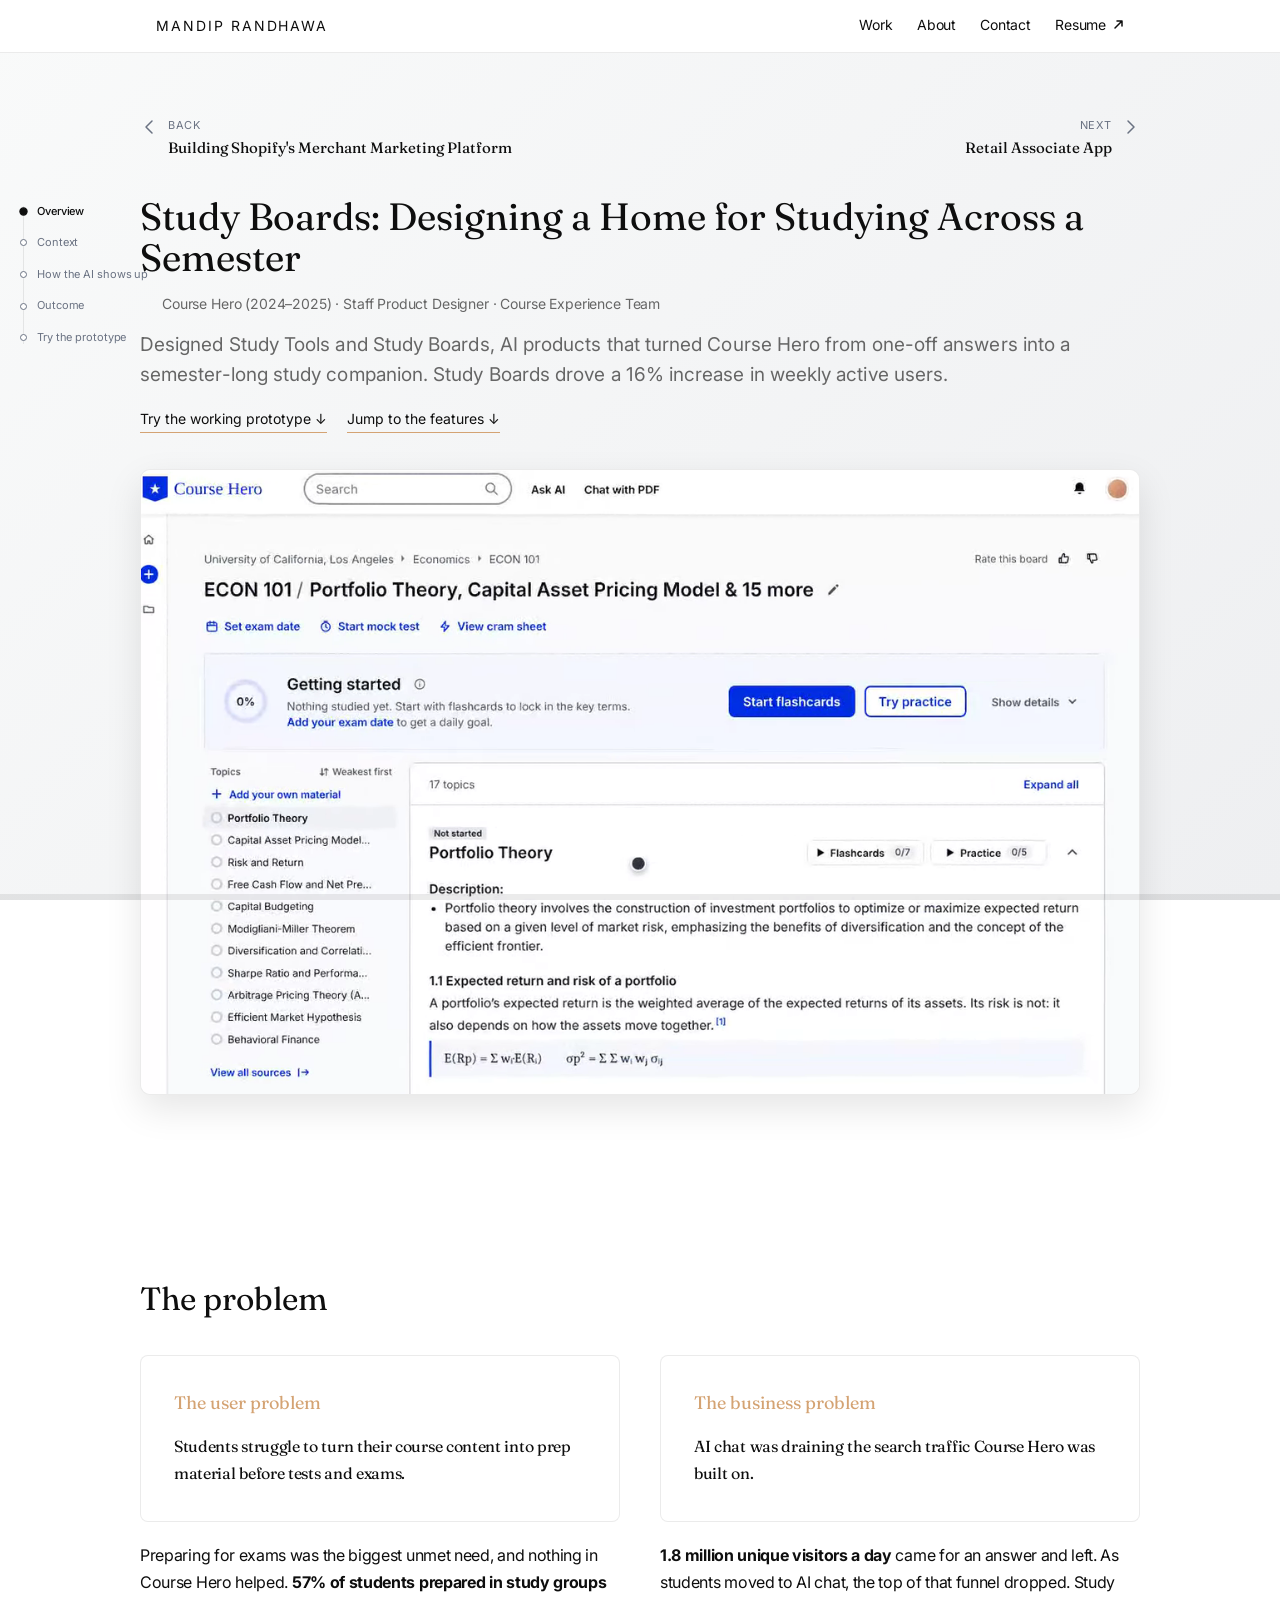
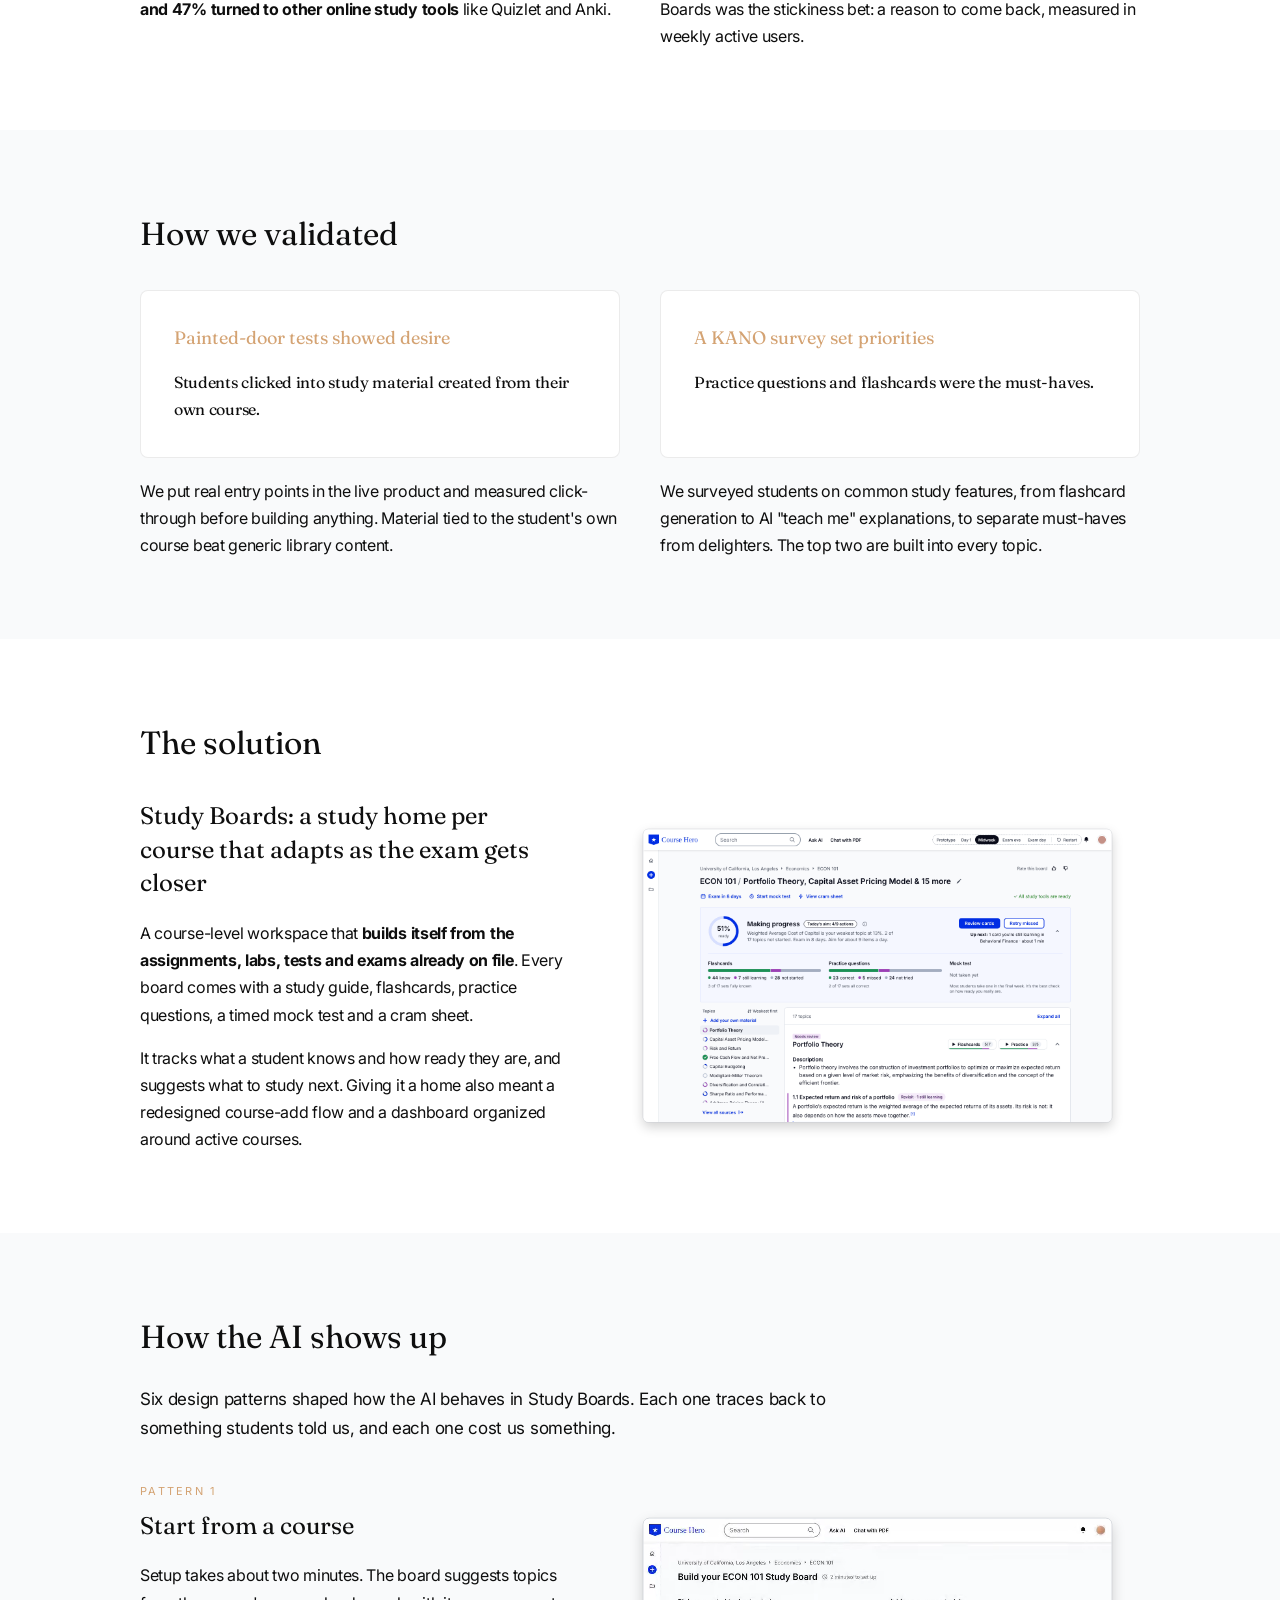
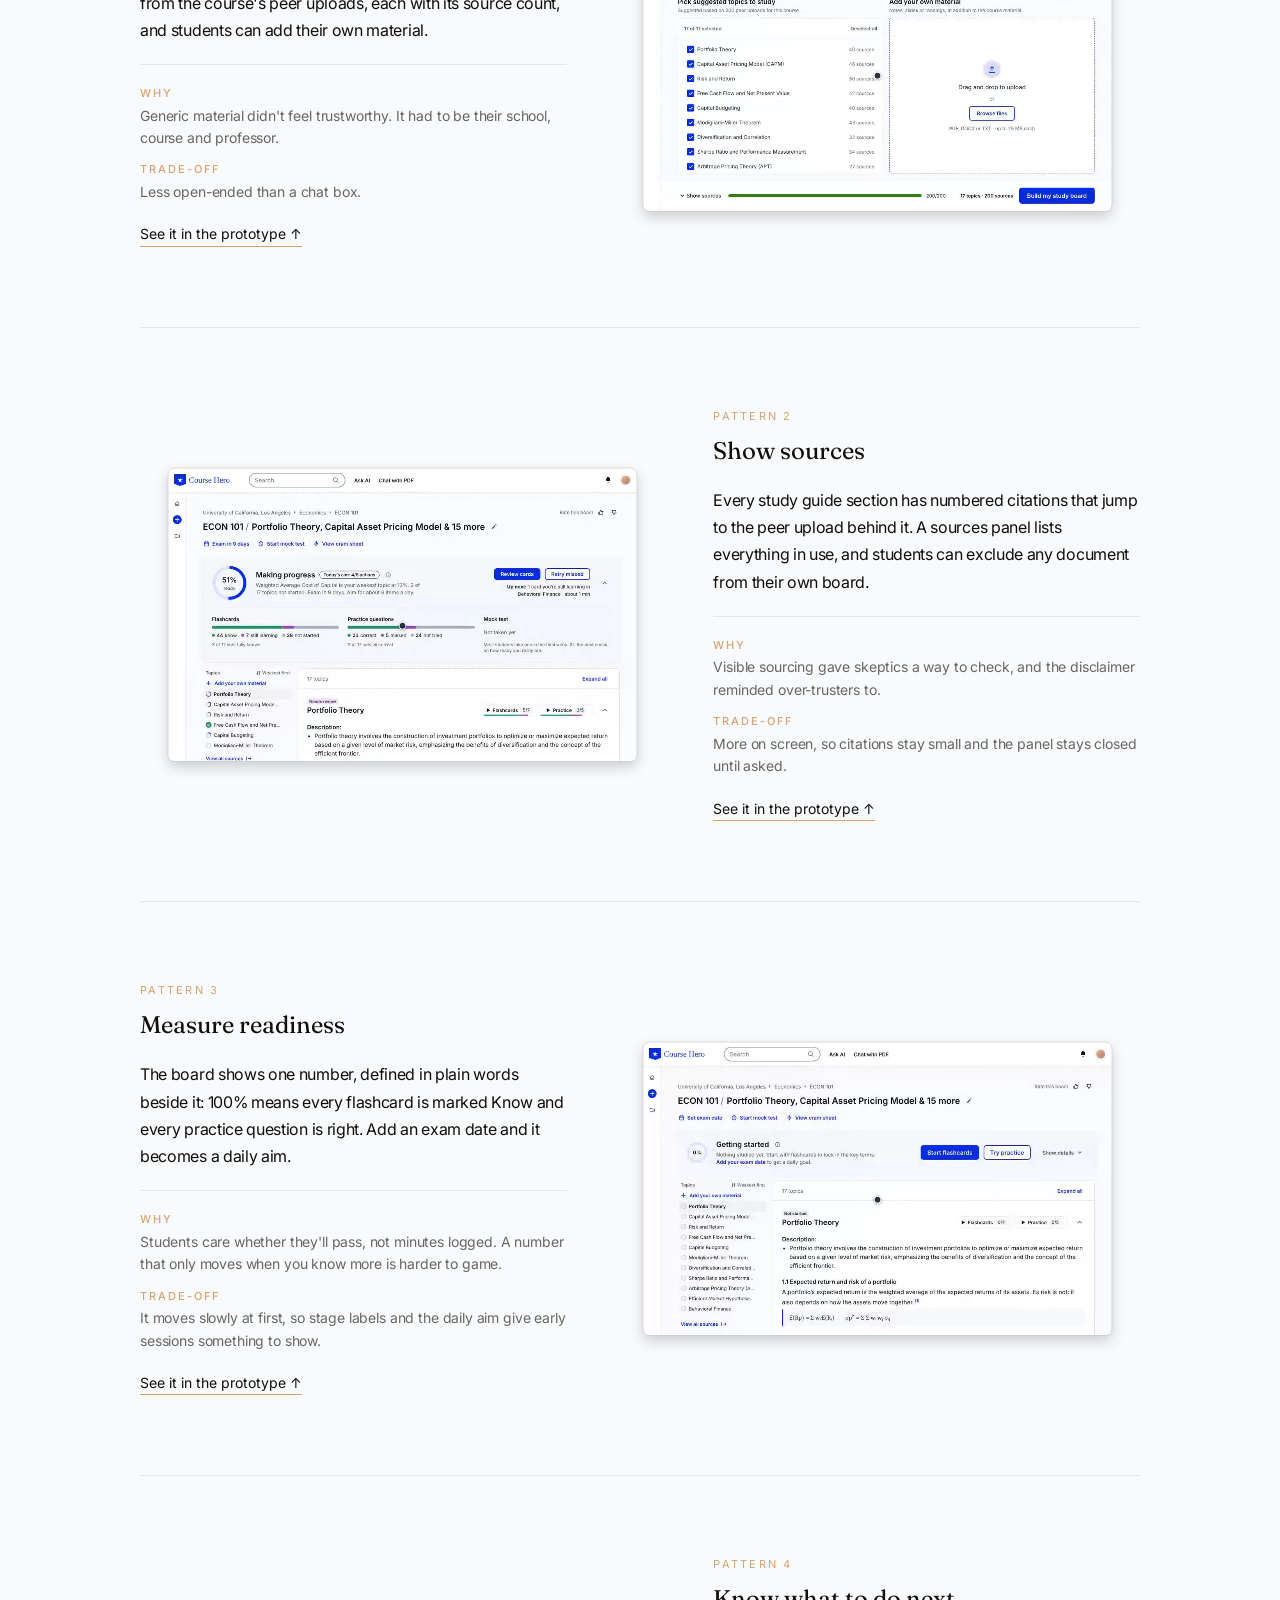
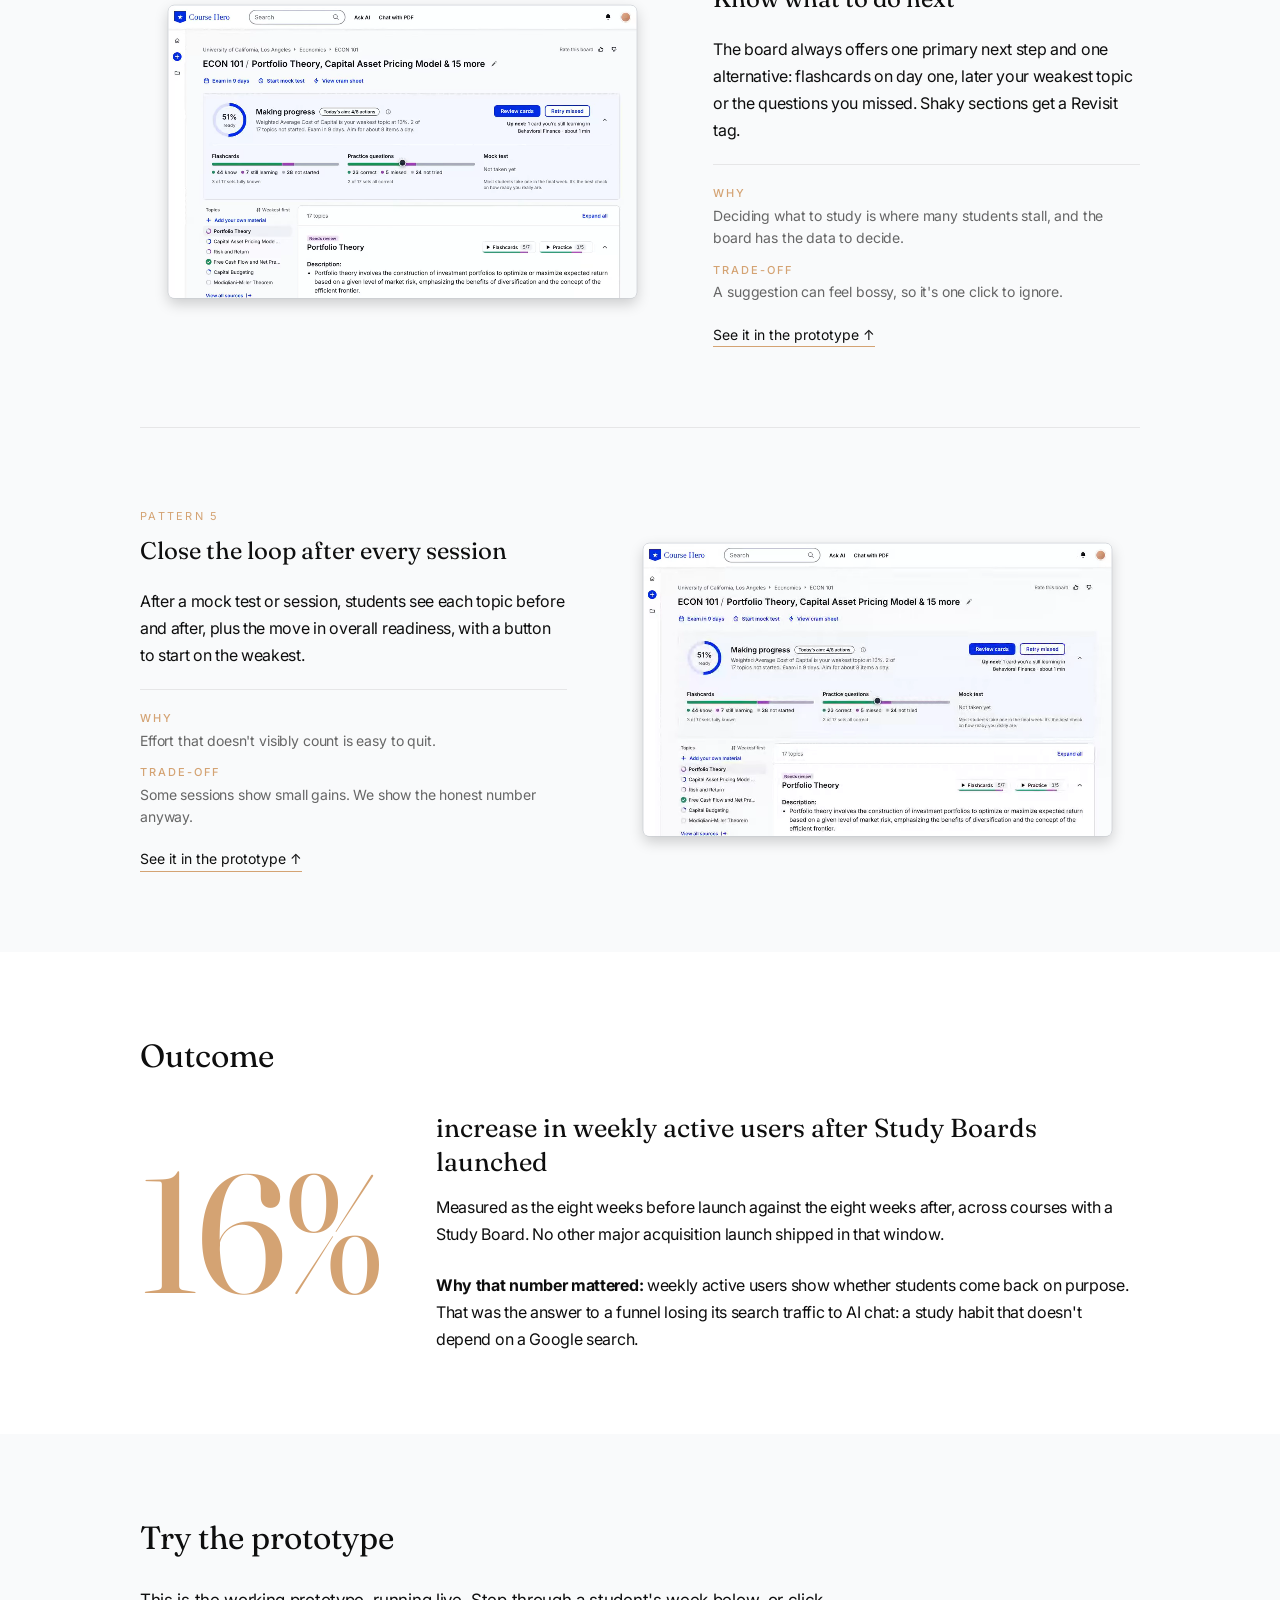
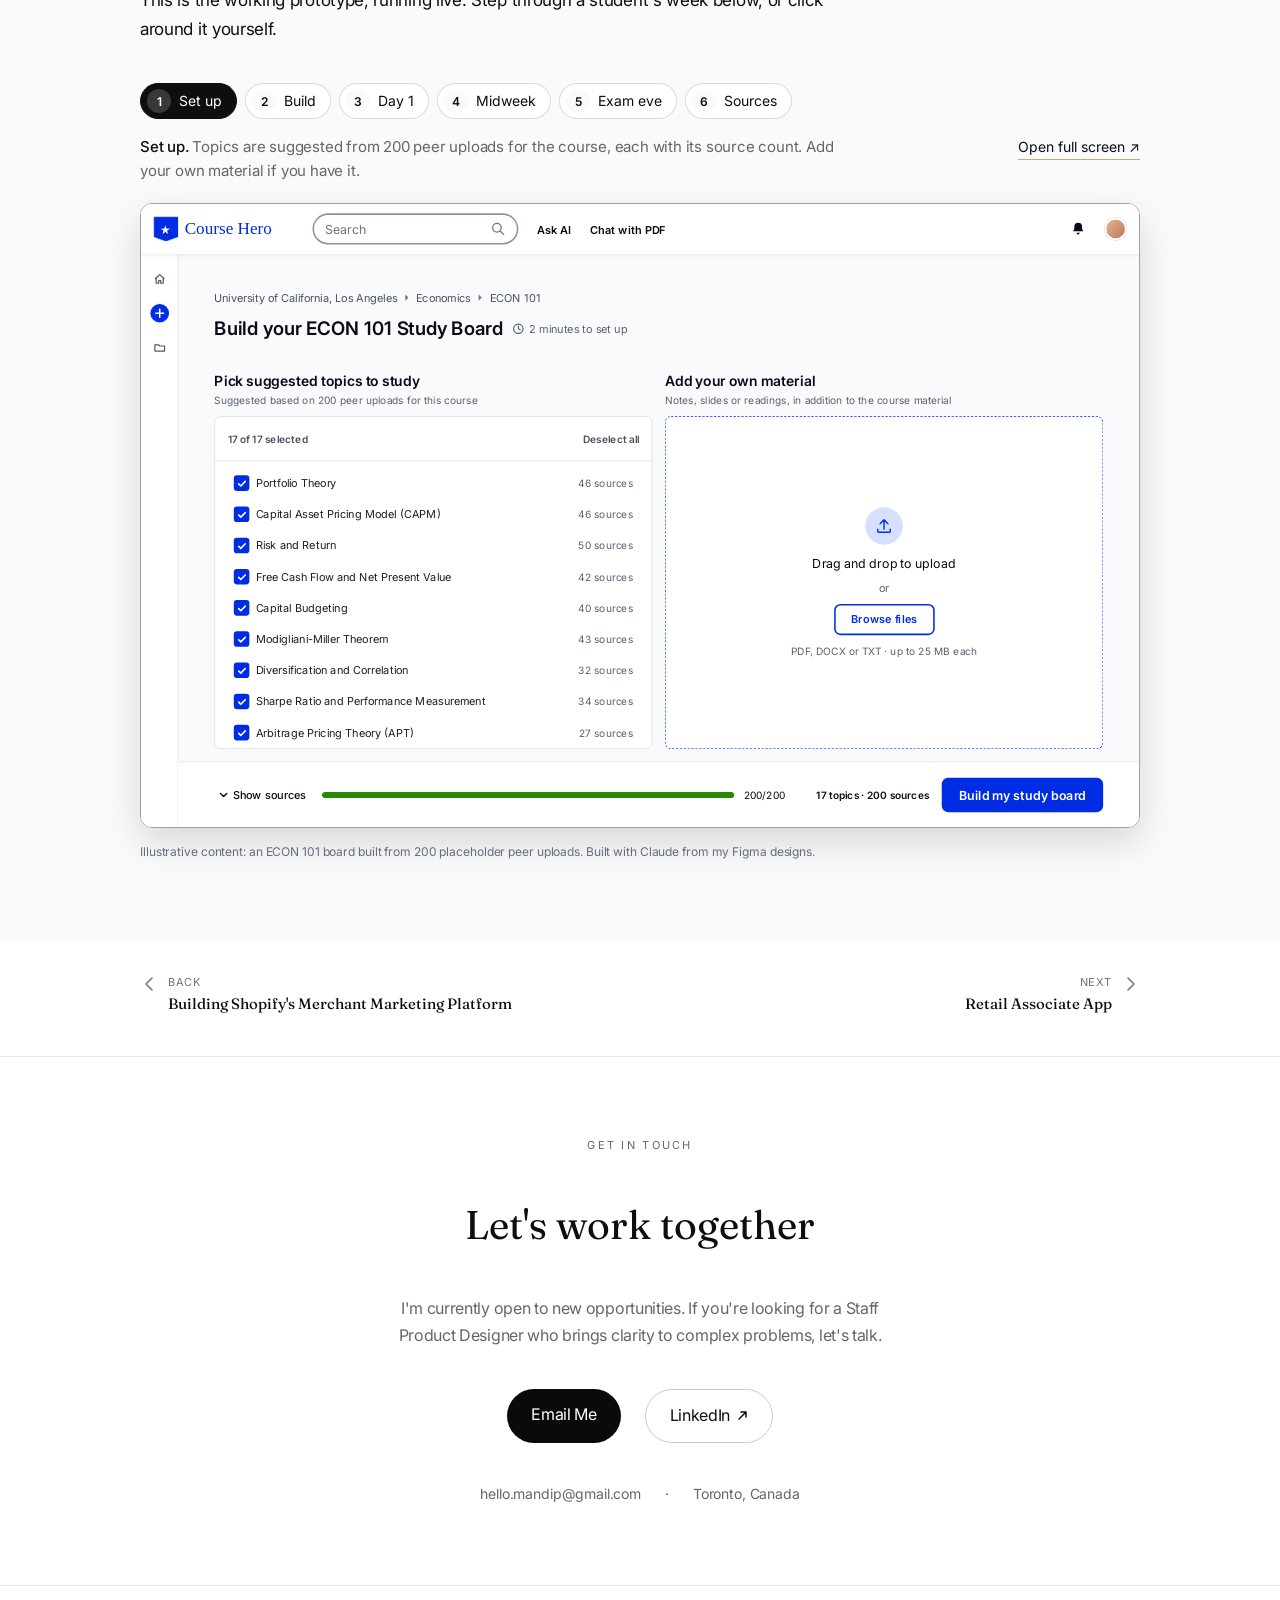
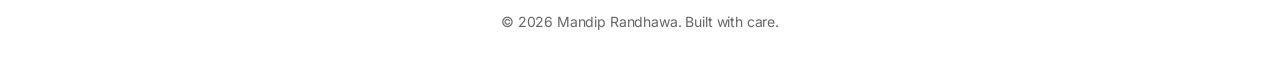
==== commit 3dff6d1c: "Removed a feature slide from CH" ====
--- a/case-studies/course-hero-v2.html
+++ b/case-studies/course-hero-v2.html
@@ -412,28 +412,7 @@
           </div>
         </div>
 
-        <div class="phase phase-reverse">
-          <div class="phase-content">
-            <div class="phase-copy">
-              <p class="phase-body">The study guide is usable the moment the board opens. Flashcards, questions, the mock test and the cram sheet each generate on their own with a live count, and a failure retries just that tool.</p>
-              <div class="decision-meta">
-                <p><b>Why</b>Generation takes seconds. One spinner would make the whole board feel slow and fragile.</p>
-                <p><b>Trade-off</b>More states to design and build for every tool.</p>
-              </div>
-              <button class="see-it" data-step="build">See it in the prototype ↑</button>
-            </div>
-            <div class="phase-visual">
-              <div class="phase-visual-frame video-frame">
-                <video class="loop" autoplay muted loop playsinline preload="metadata" poster="../images/case-studies/course-hero/sb-loop-generating-v2.jpg" aria-label="Screen recording: the board opens and each study tool finishes generating one at a time.">
-                  <source src="../images/case-studies/course-hero/sb-loop-generating-v2.mp4" type="video/mp4" />
-                  <source src="../images/case-studies/course-hero/sb-loop-generating-v2.webm" type="video/webm" />
-                </video>
-              </div>
-            </div>
-          </div>
-        </div>
-
-      </div>
+        </div>
     </div>
   </section>
   <!-- OUTCOME -->
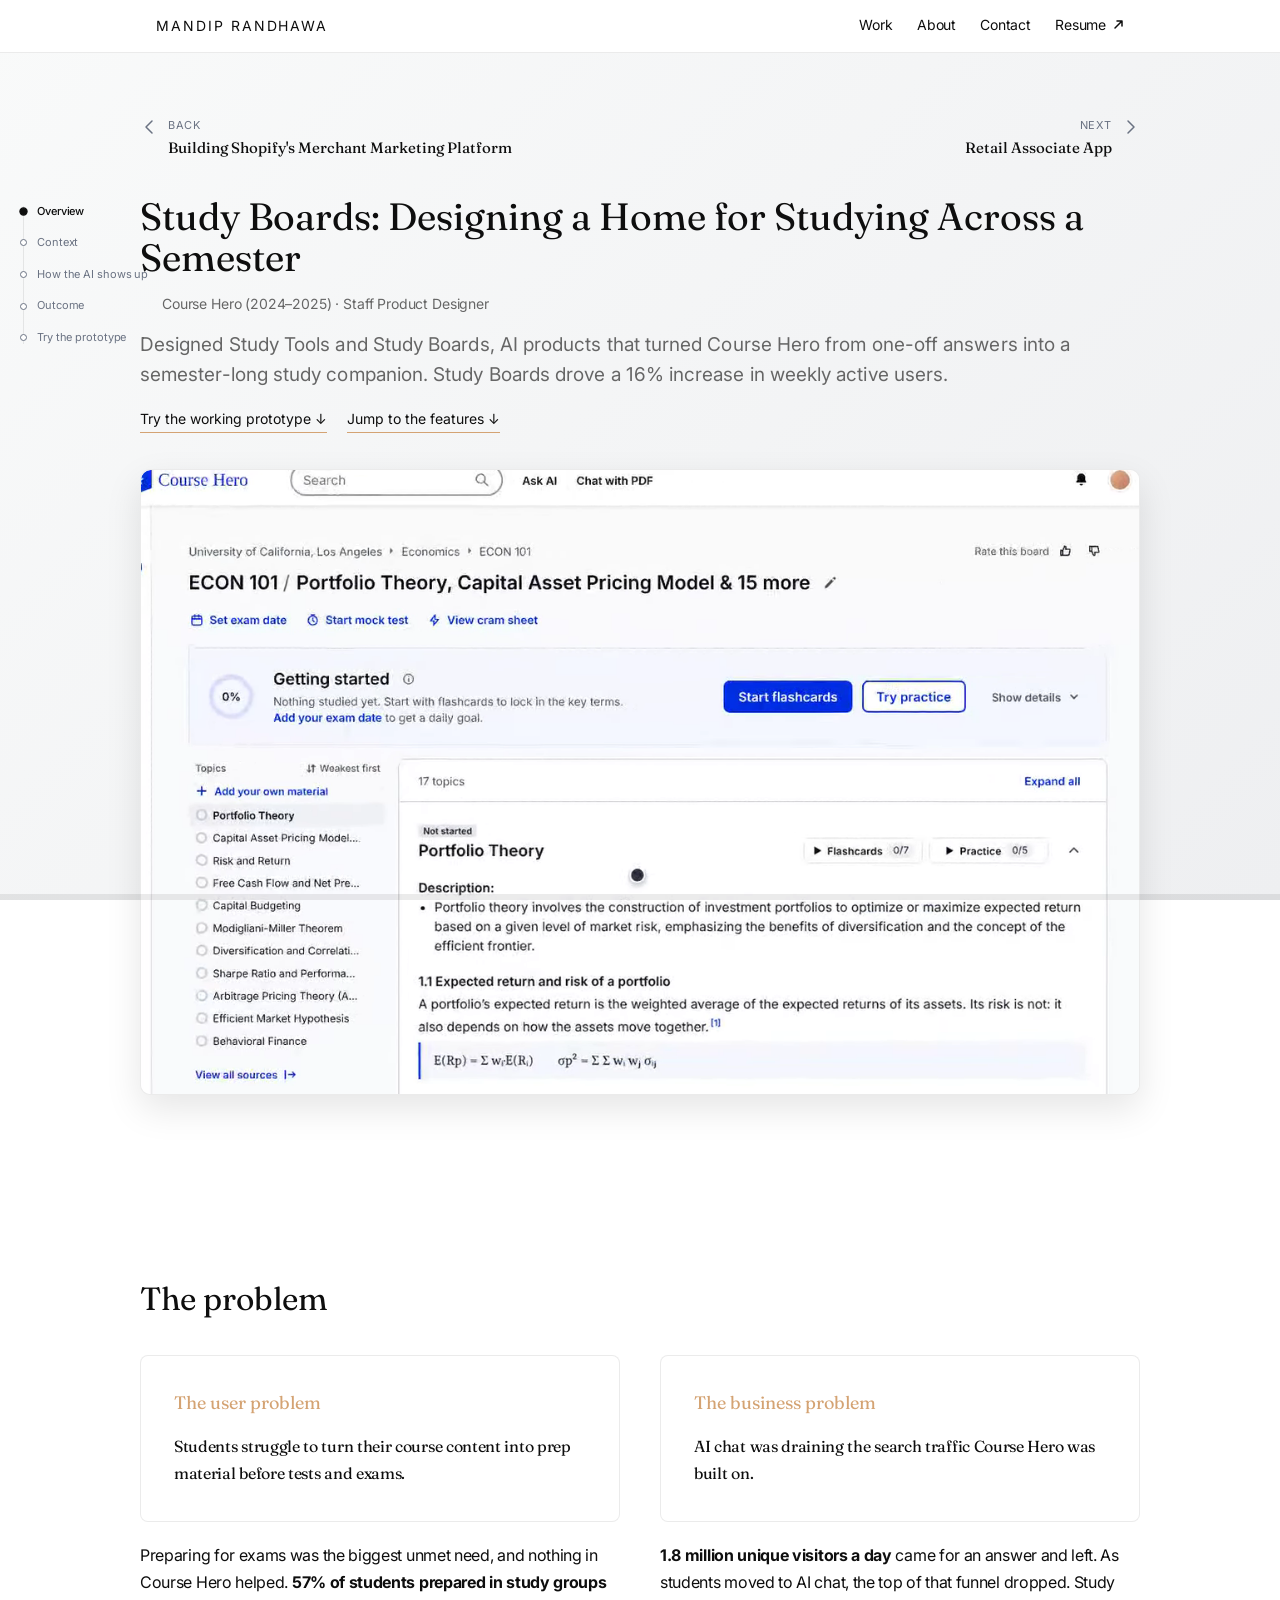
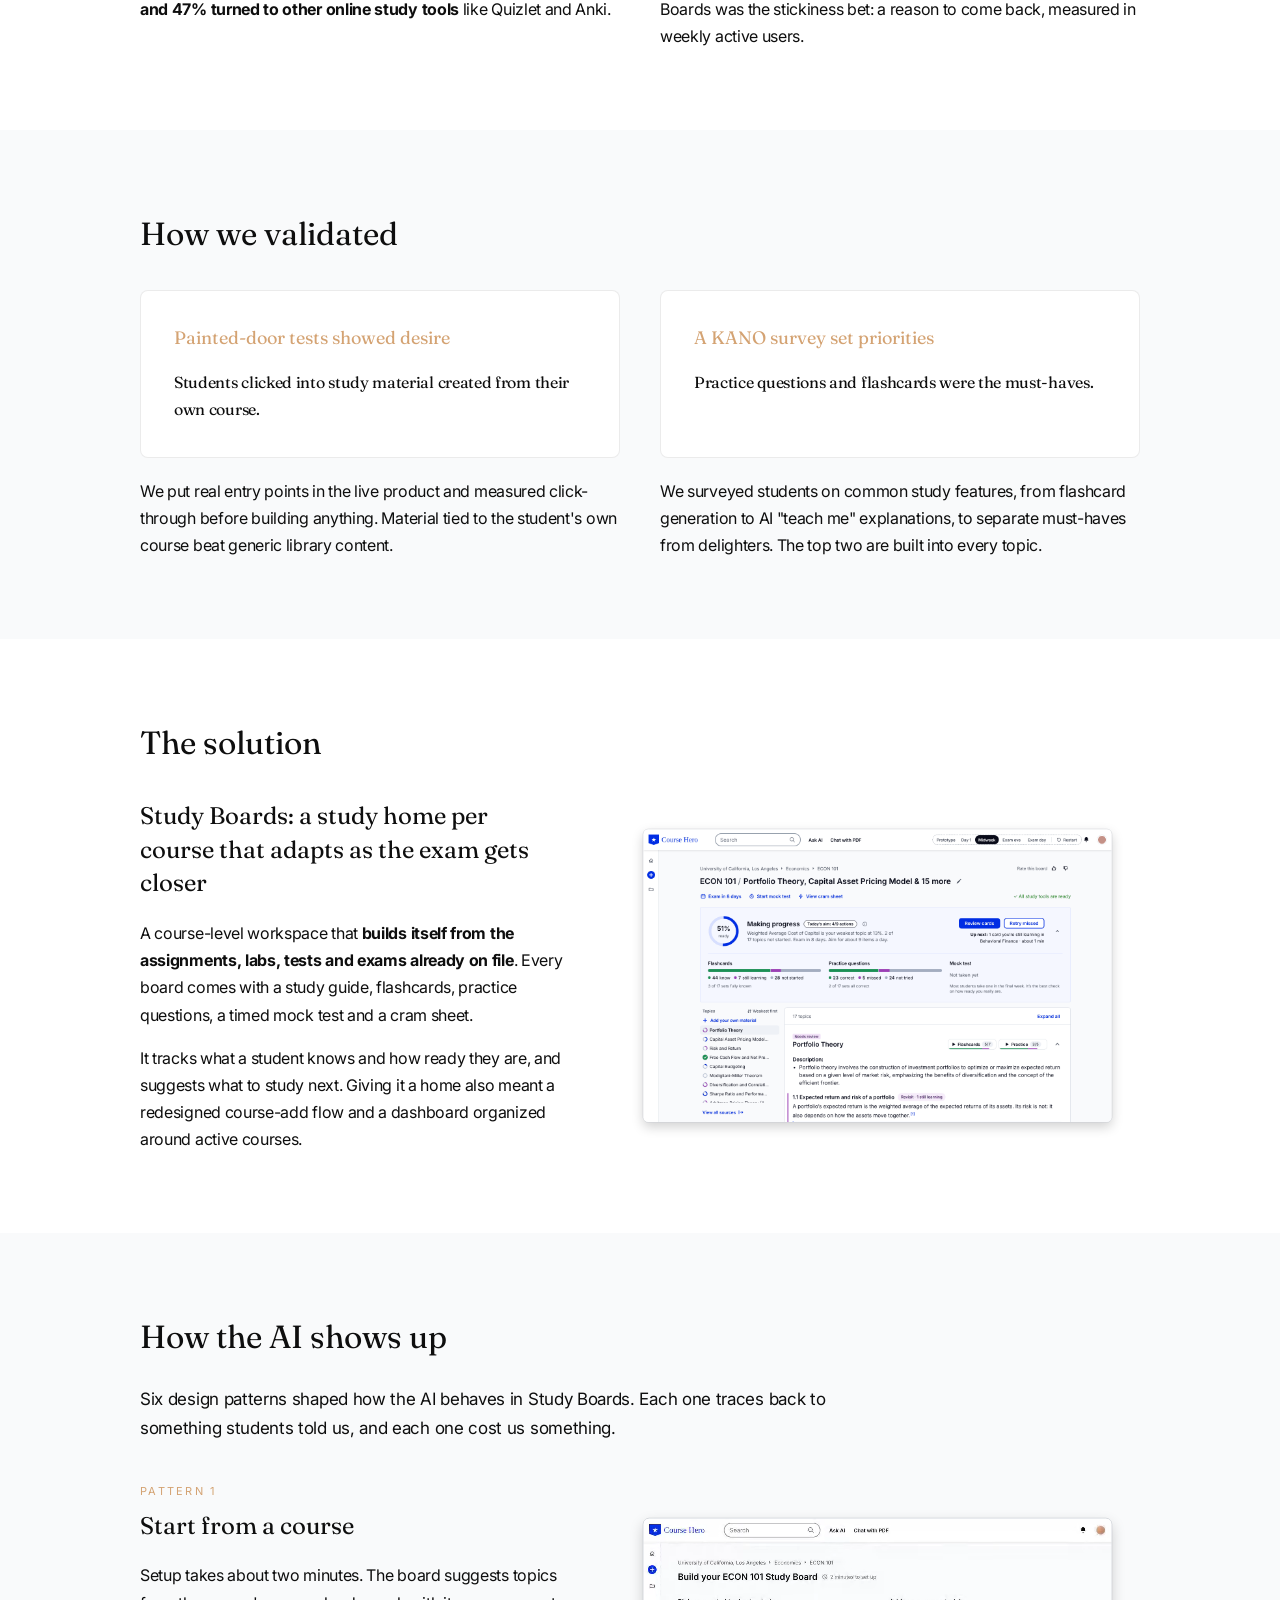
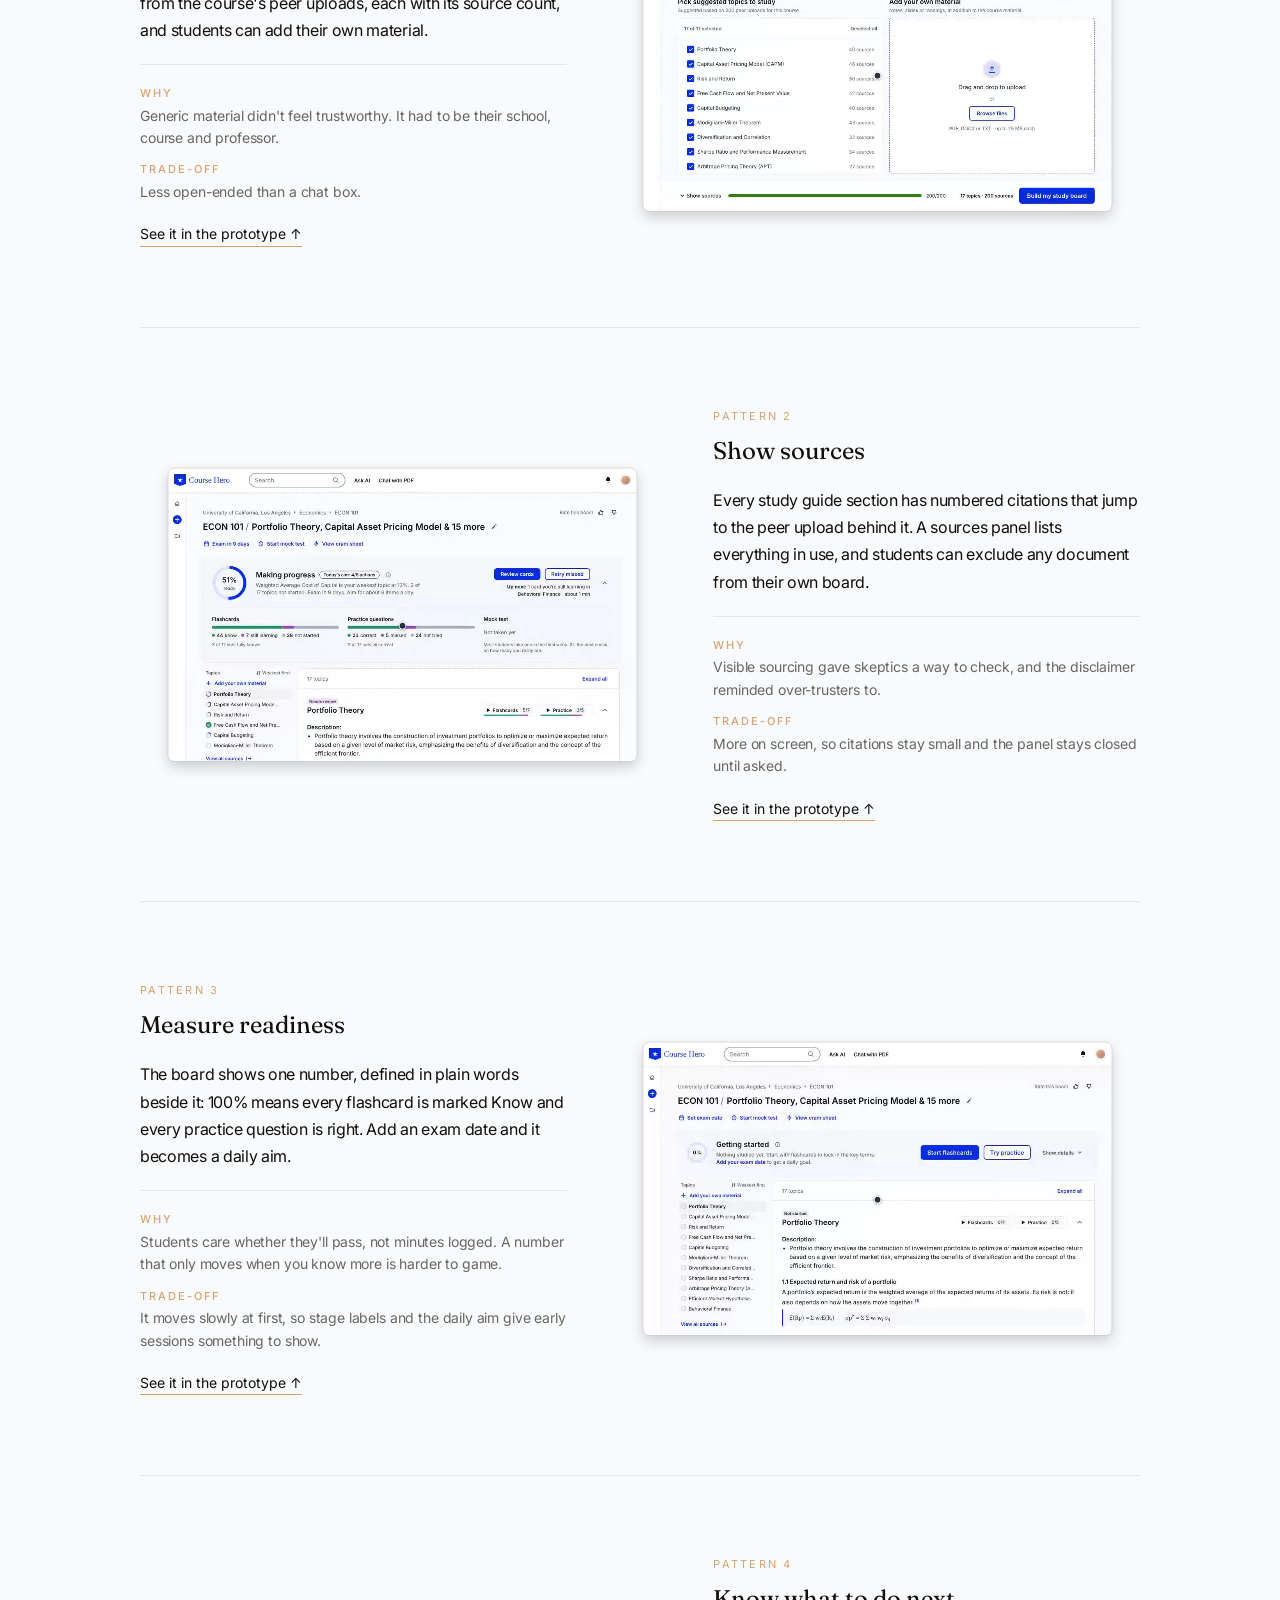
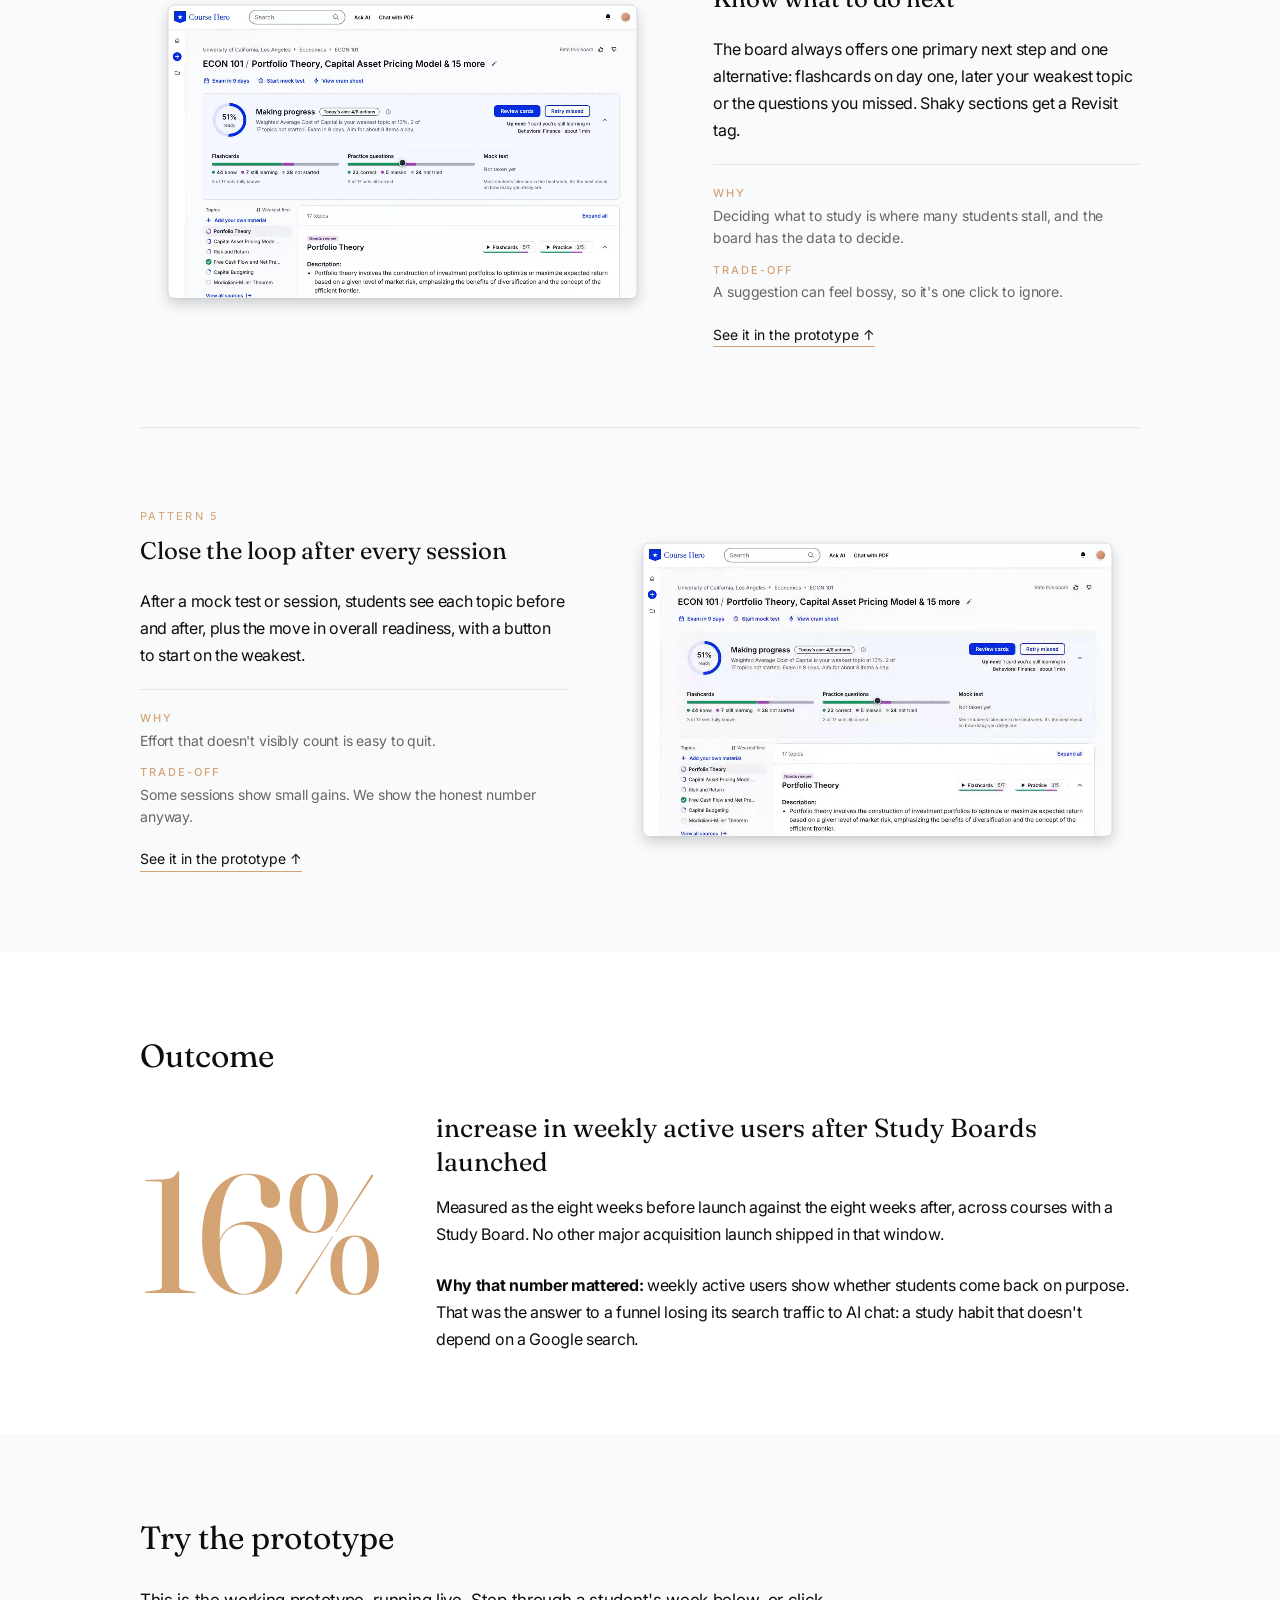
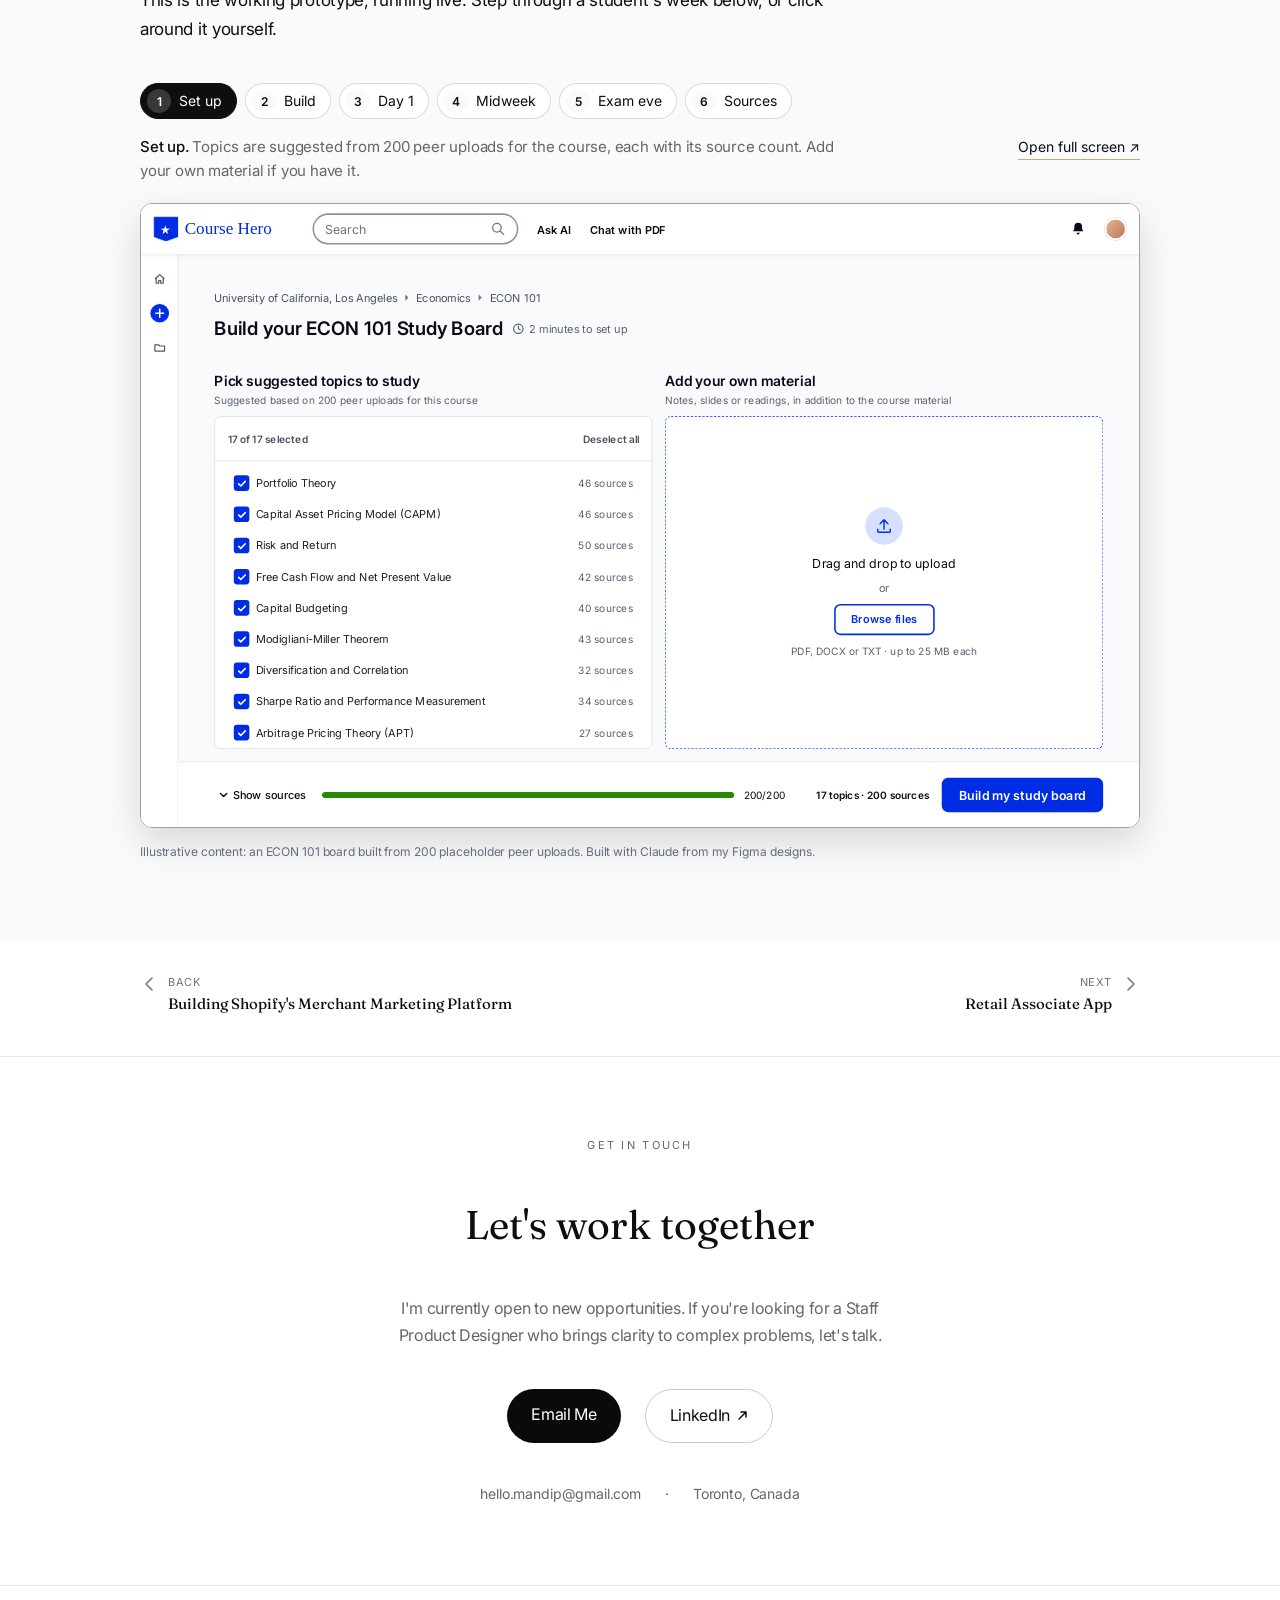
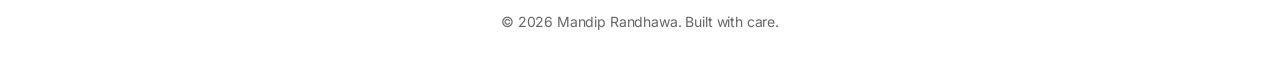
==== commit 751ab4ac: "Mobile slideshow updates" ====
--- a/case-studies/course-hero-v2.html
+++ b/case-studies/course-hero-v2.html
@@ -194,7 +194,7 @@
 
       <div class="cs-intro">
         <h1 class="fraunces cs-title">Study Boards: Designing a Home for Studying Across a Semester</h1>
-        <p class="cs-meta"><img src="https://www.google.com/s2/favicons?domain=coursehero.com&amp;sz=32" width="16" height="16" style="border-radius:3px;vertical-align:-3px;margin-right:6px;" alt="" />Course Hero (2024–2025) · Staff Product Designer · Course Experience Team</p>
+        <p class="cs-meta"><img src="https://www.google.com/s2/favicons?domain=coursehero.com&amp;sz=32" width="16" height="16" style="border-radius:3px;vertical-align:-3px;margin-right:6px;" alt="" />Course Hero (2024–2025) · Staff Product Designer</p>
         <p class="cs-subtitle">Designed Study Tools and Study Boards, AI products that turned Course Hero from one-off answers into a semester-long study companion. Study Boards drove a 16% increase in weekly active users.</p>
         <div class="hero-links">
           <a class="hero-link" href="#try">Try the working prototype ↓</a>
--- a/css/deck.css
+++ b/css/deck.css
@@ -94,7 +94,7 @@
 .deck-count { min-width: 34px; text-align: right; font-variant-numeric: tabular-nums; }
 
 @media (max-width: 640px) {
-  .deck-slide { padding: 64px 18px 92px !important; }
+  .deck-slide { padding: 64px 18px 140px !important; }   /* room under image loops and lists so they scroll clear of the controls */
   .deck-arrow { width: 40px; height: 40px; margin-top: -20px; }
   .deck-prev { left: 8px; } .deck-next { right: 8px; }
 }
@@ -205,7 +205,7 @@
 /* ---- round 2: hero title, logo outline, tighter radii, title inside copy, slightly larger type ---- */
 .deck-navy .deck-title-primary { display:block; color: var(--accent, #d4a373); text-transform: uppercase; letter-spacing: 0.1em; font-size: 34px; line-height: 1.15; margin-bottom: 12px; }
 .deck-navy .deck-title-secondary { display:block; color:#fff; font-size: 26px; line-height: 1.25; }
-.deck-navy .deck-slide .cs-meta img { outline: 1px solid rgba(255,255,255,0.9); outline-offset: 0; border-radius: 3px; }
+.deck-navy .deck-slide .cs-meta img { outline: 1px solid rgba(255,255,255,0.3); outline-offset: 0; border-radius: 3px; }
 .deck-navy .deck-slide .phase-visual-frame,
 .deck-navy .deck-slide .phase-visual-frame video,
 .deck-navy .deck-slide .phase-visual-frame img { border-radius: 6px; }
@@ -283,8 +283,8 @@
 @media (max-width: 640px) { .deck-green .deck-outcome-row { grid-template-columns: 1fr; gap: 6px; } }
 
 /* next challenge slides: centred */
-.deck-green .deck-next .section-inner { text-align: center; }
-.deck-green .deck-next .deck-transition .phase-transition-text { margin: 0 auto; }
+.deck-green .deck-challenge .section-inner { text-align: center; }
+.deck-green .deck-challenge .deck-transition .phase-transition-text { margin: 0 auto; }
 
 /* cards in the Course Hero and Shopify decks: a soft translucent panel instead of white */
 .deck-navy .deck-slide .callout,
@@ -411,3 +411,20 @@
 .deck-slide .phase-visual-frame .deck-zoom { display: block; width: 100%; max-width: 100%; border-radius: inherit; }
 .deck-slide .phase-visual-frame .deck-zoom .inline-image,
 .deck-slide .phase-visual-frame .deck-zoom img { display: block; width: 100%; height: auto; border-radius: 0; }
+
+/* Phone controls: arrows sit either side of the slide counter along the bottom */
+@media (max-width: 640px) {
+  .deck-bar { width: max-content; bottom: 12px; padding: 7px 12px; gap: 10px; }
+  .deck-count { min-width: 0; }
+  .deck-arrow { top: auto; bottom: 11px; margin-top: 0; width: 36px; height: 36px; }
+  .deck-prev { left: 12px; right: auto; }
+  .deck-next { right: 12px; left: auto; }
+}
+
+/* Course Hero's last slide on phones: the desktop-only note, centred and in white */
+@media (max-width: 760px) {
+  .deck-navy .deck-slide .try-mobile { text-align: center; }
+  .deck-navy .deck-slide .try-mobile p { color: #fff; margin-left: auto; margin-right: auto; }
+  .deck-navy .deck-slide .try-mobile .btn-secondary { color: #fff; border-color: rgba(255,255,255,0.5); background: transparent; }
+  .deck-navy .deck-slide .try-mobile .btn-secondary:hover { background: rgba(255,255,255,0.12); }
+}
